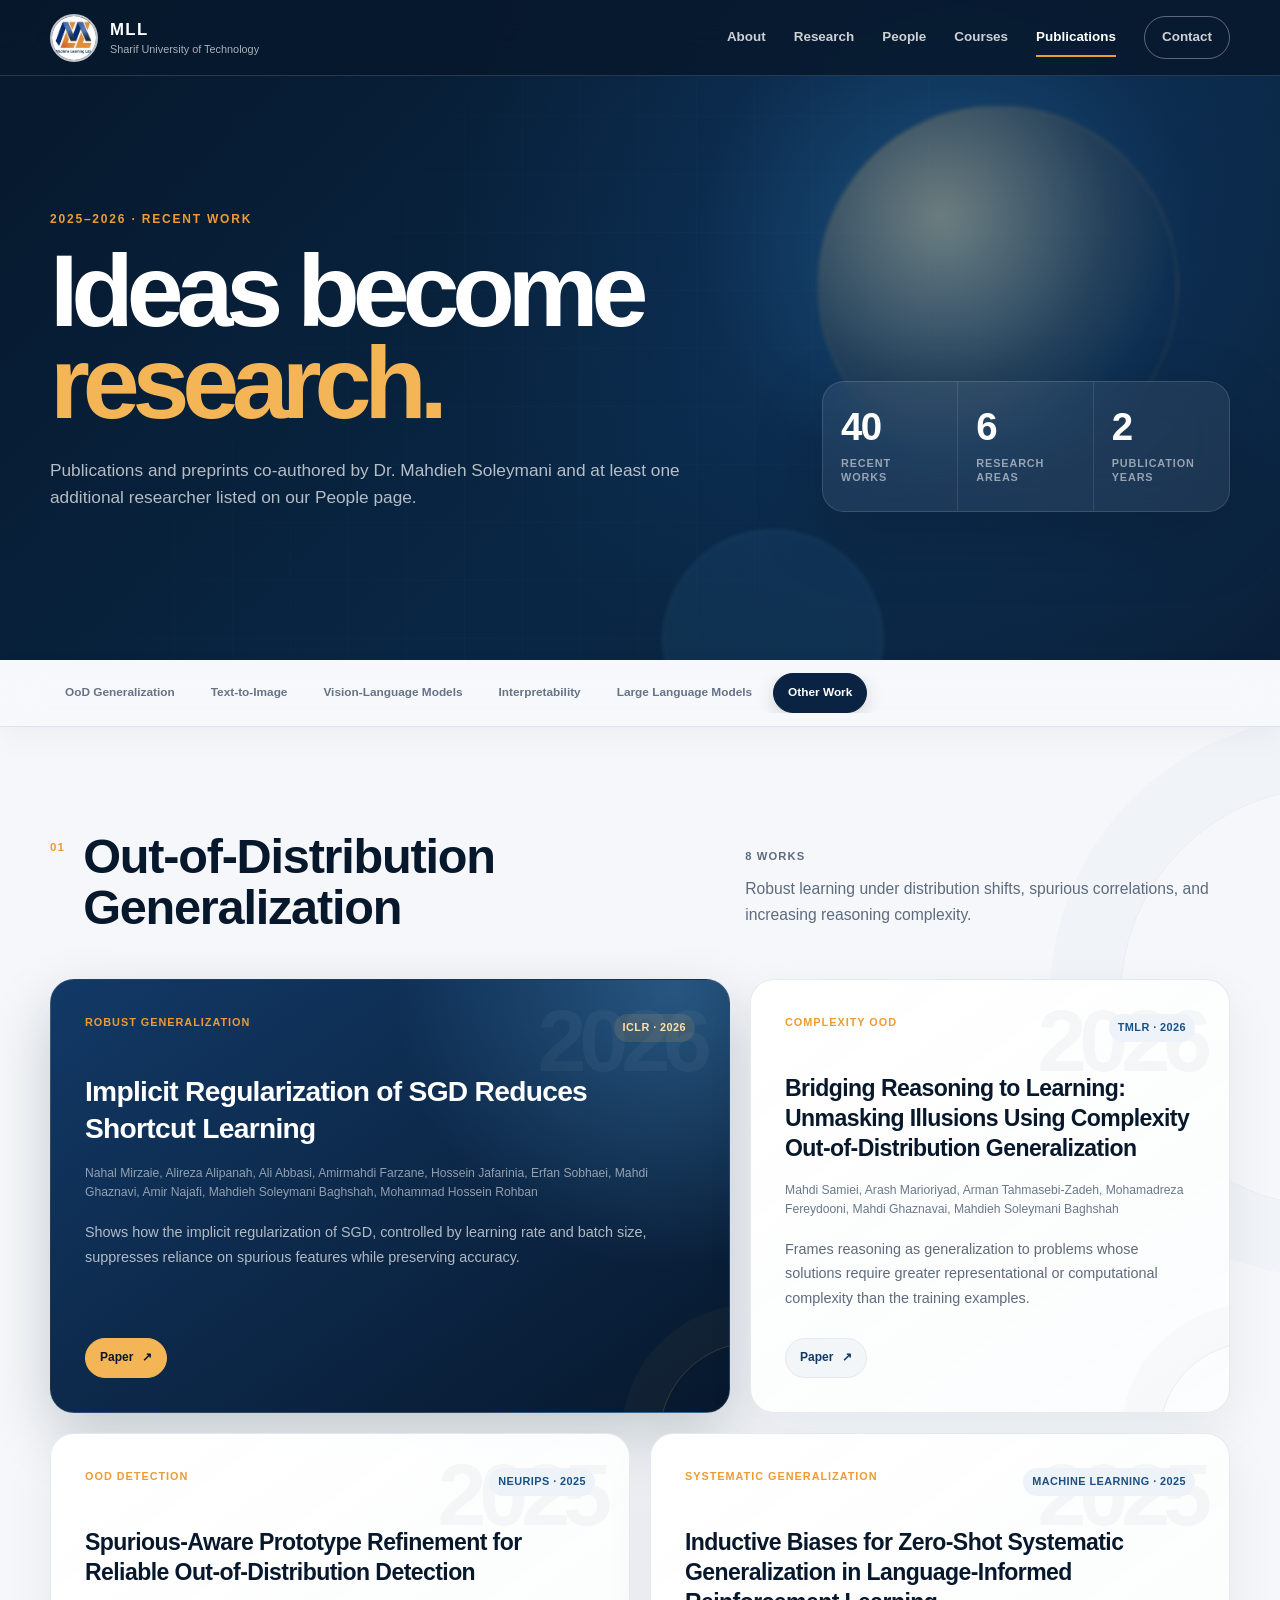
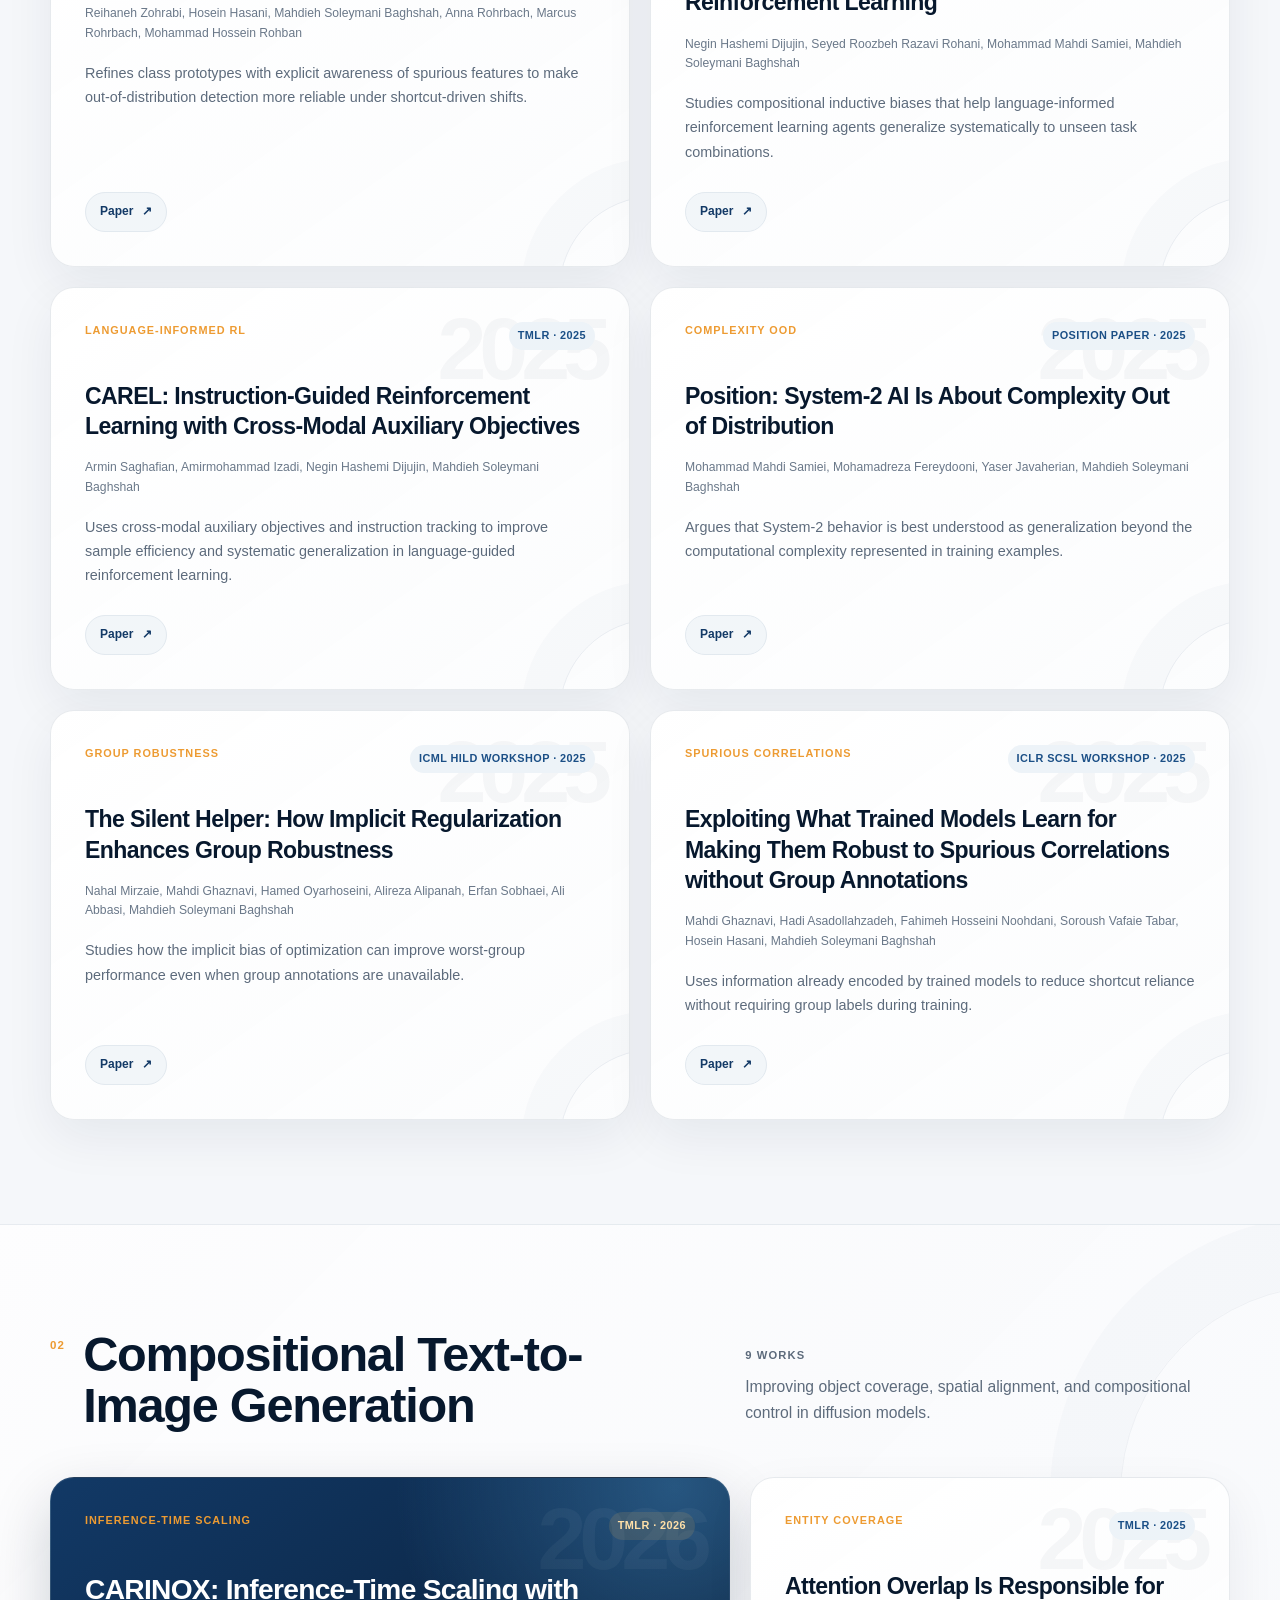
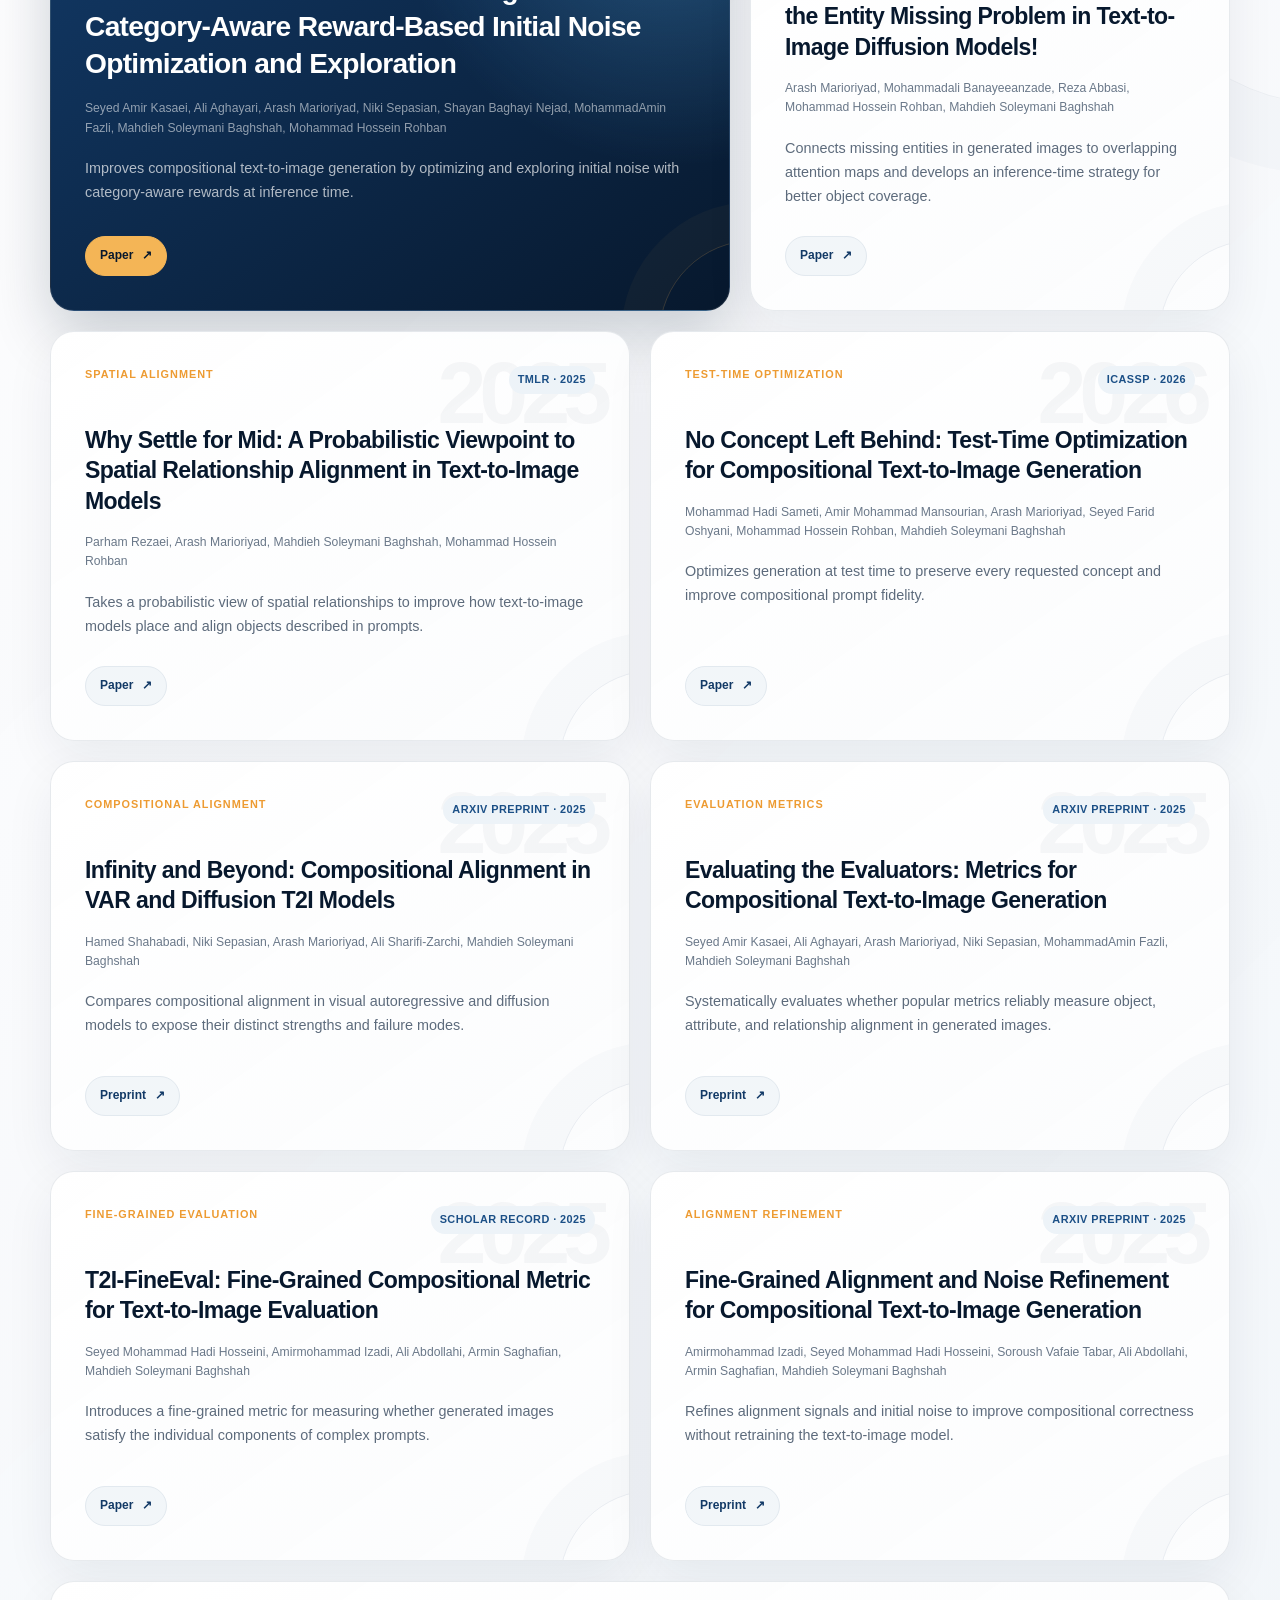
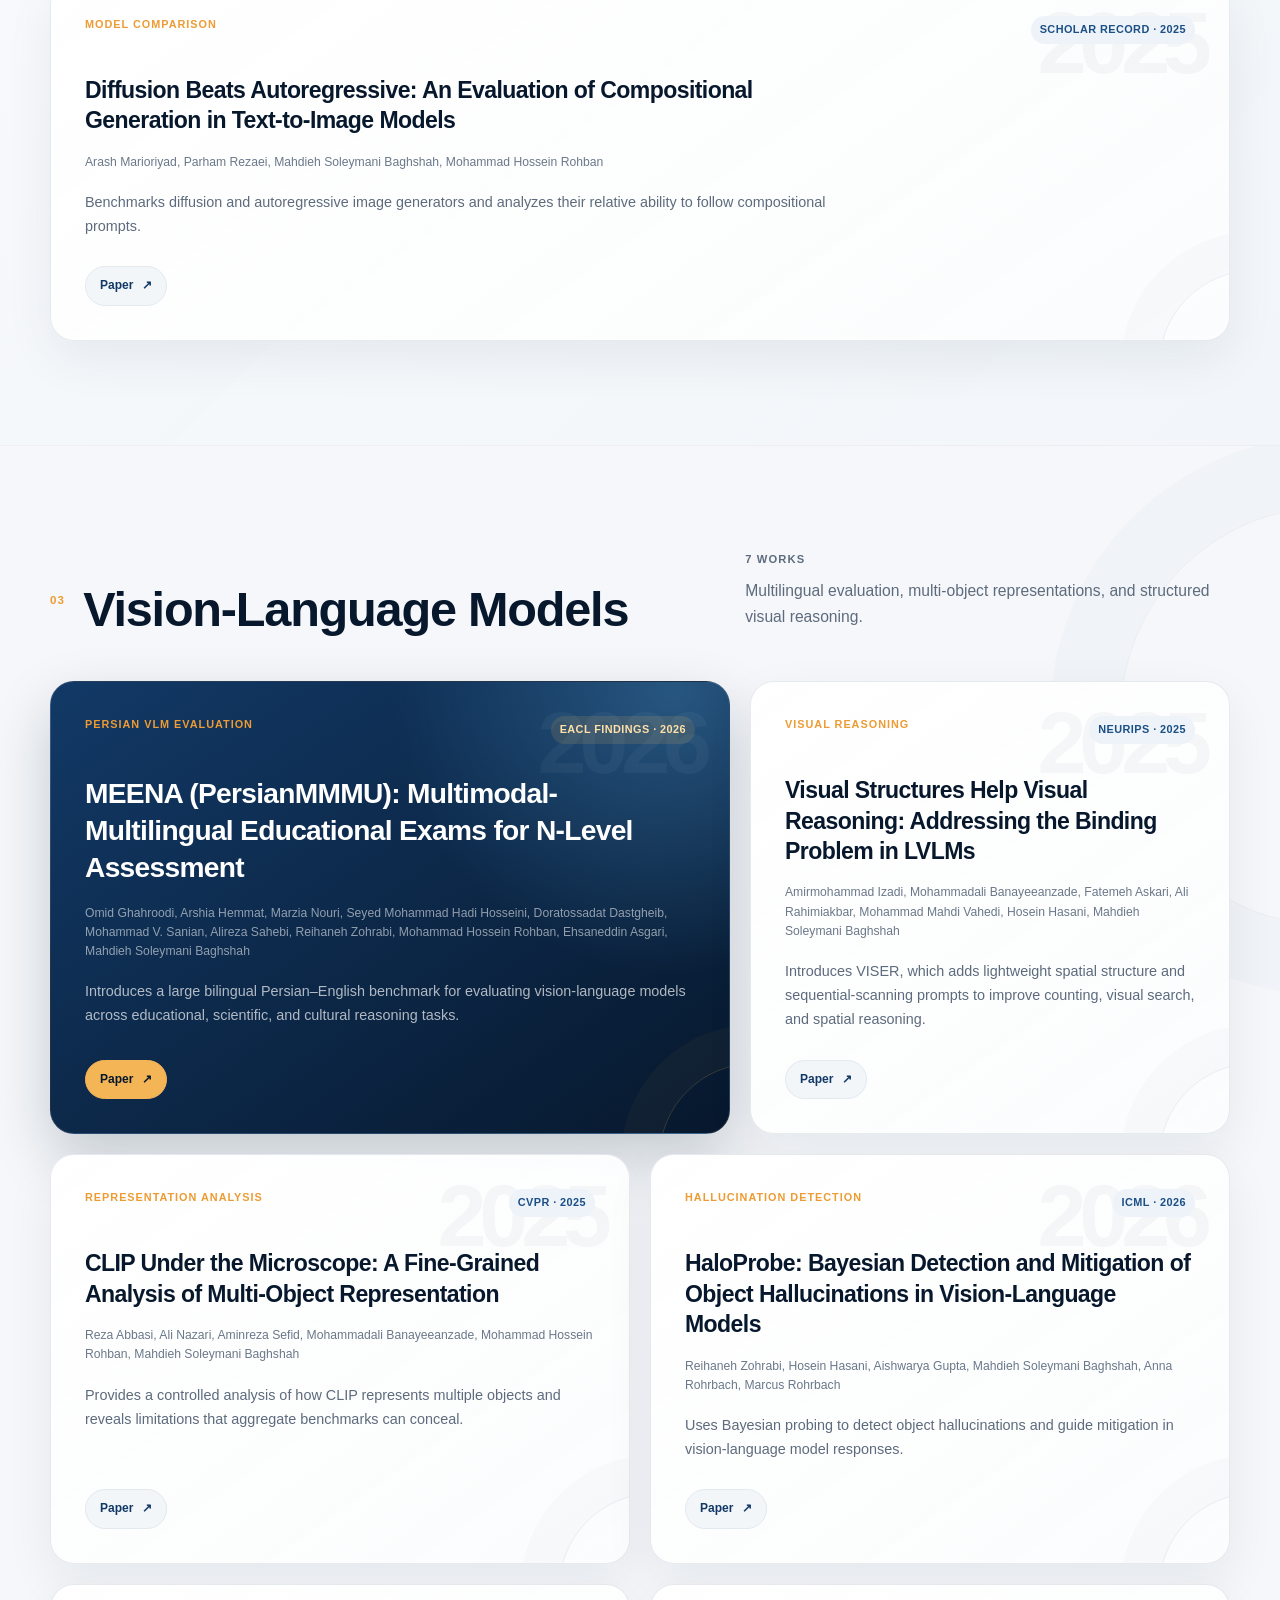
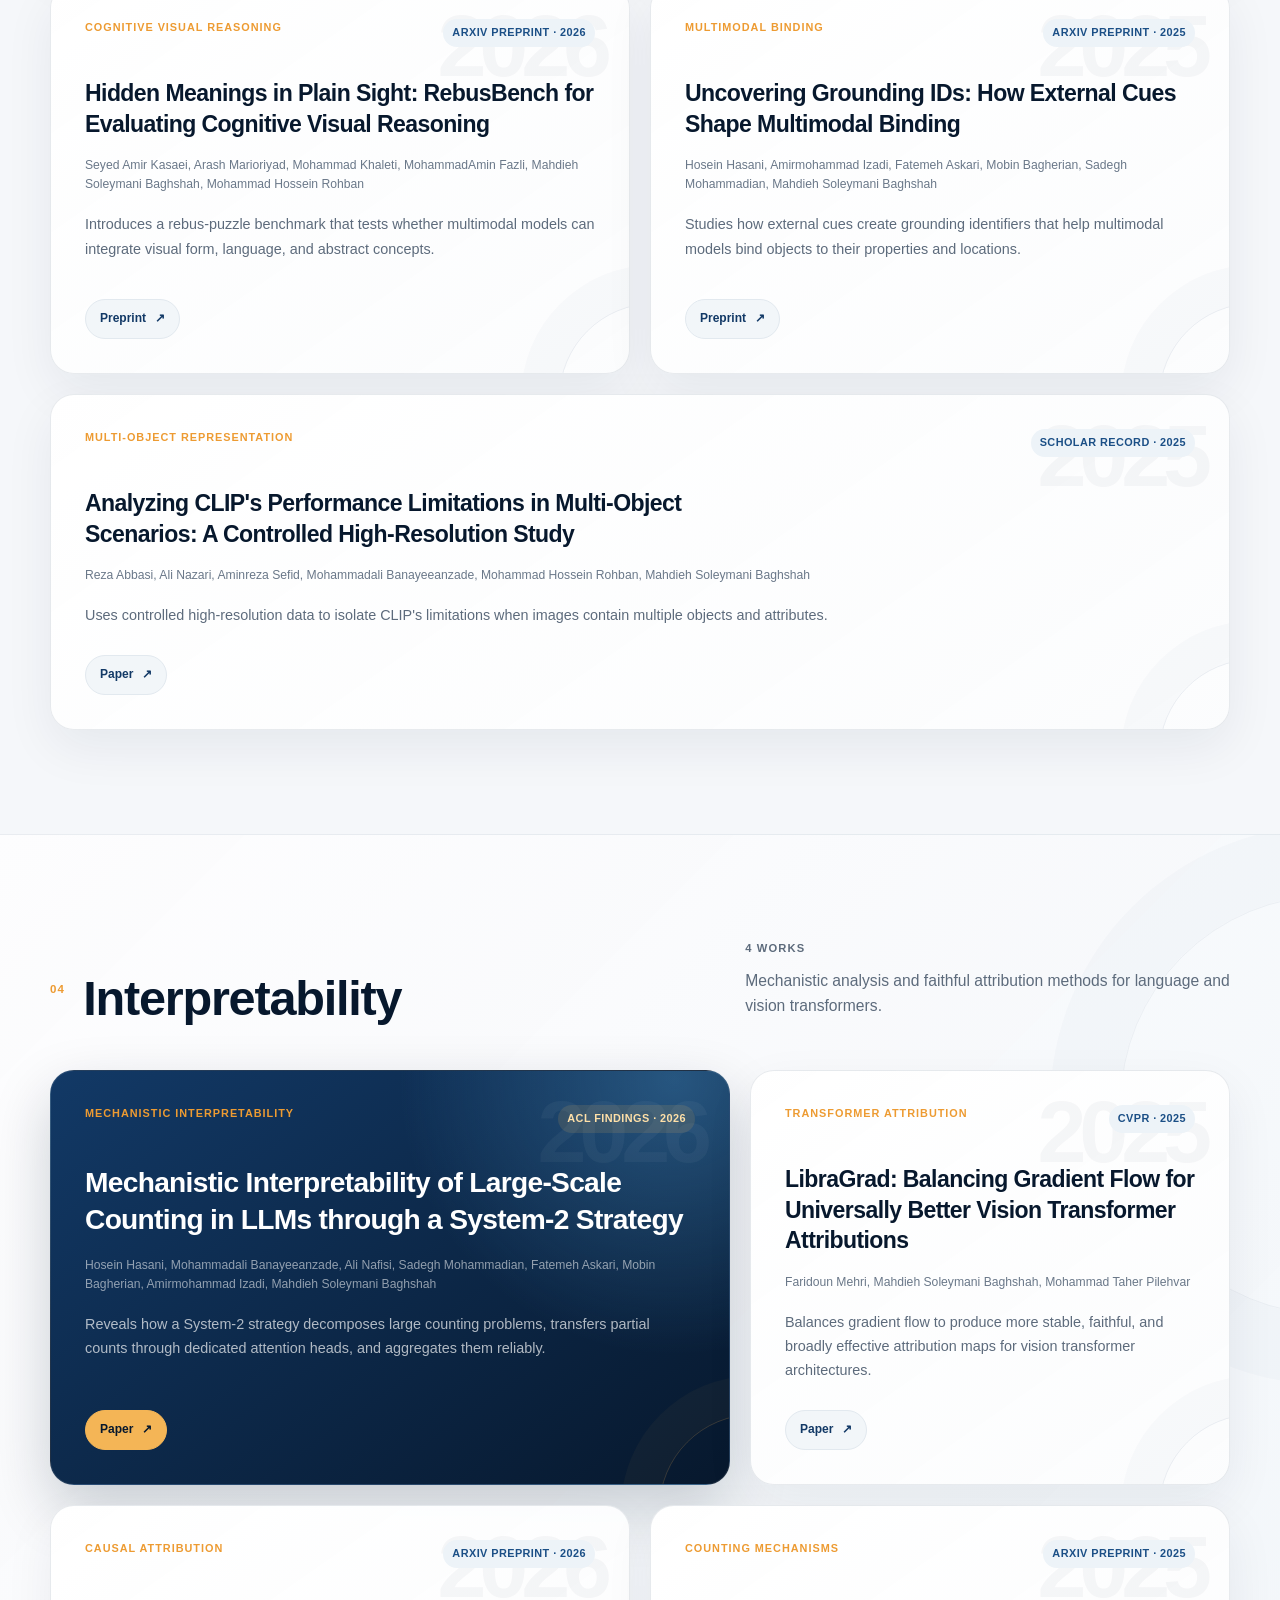
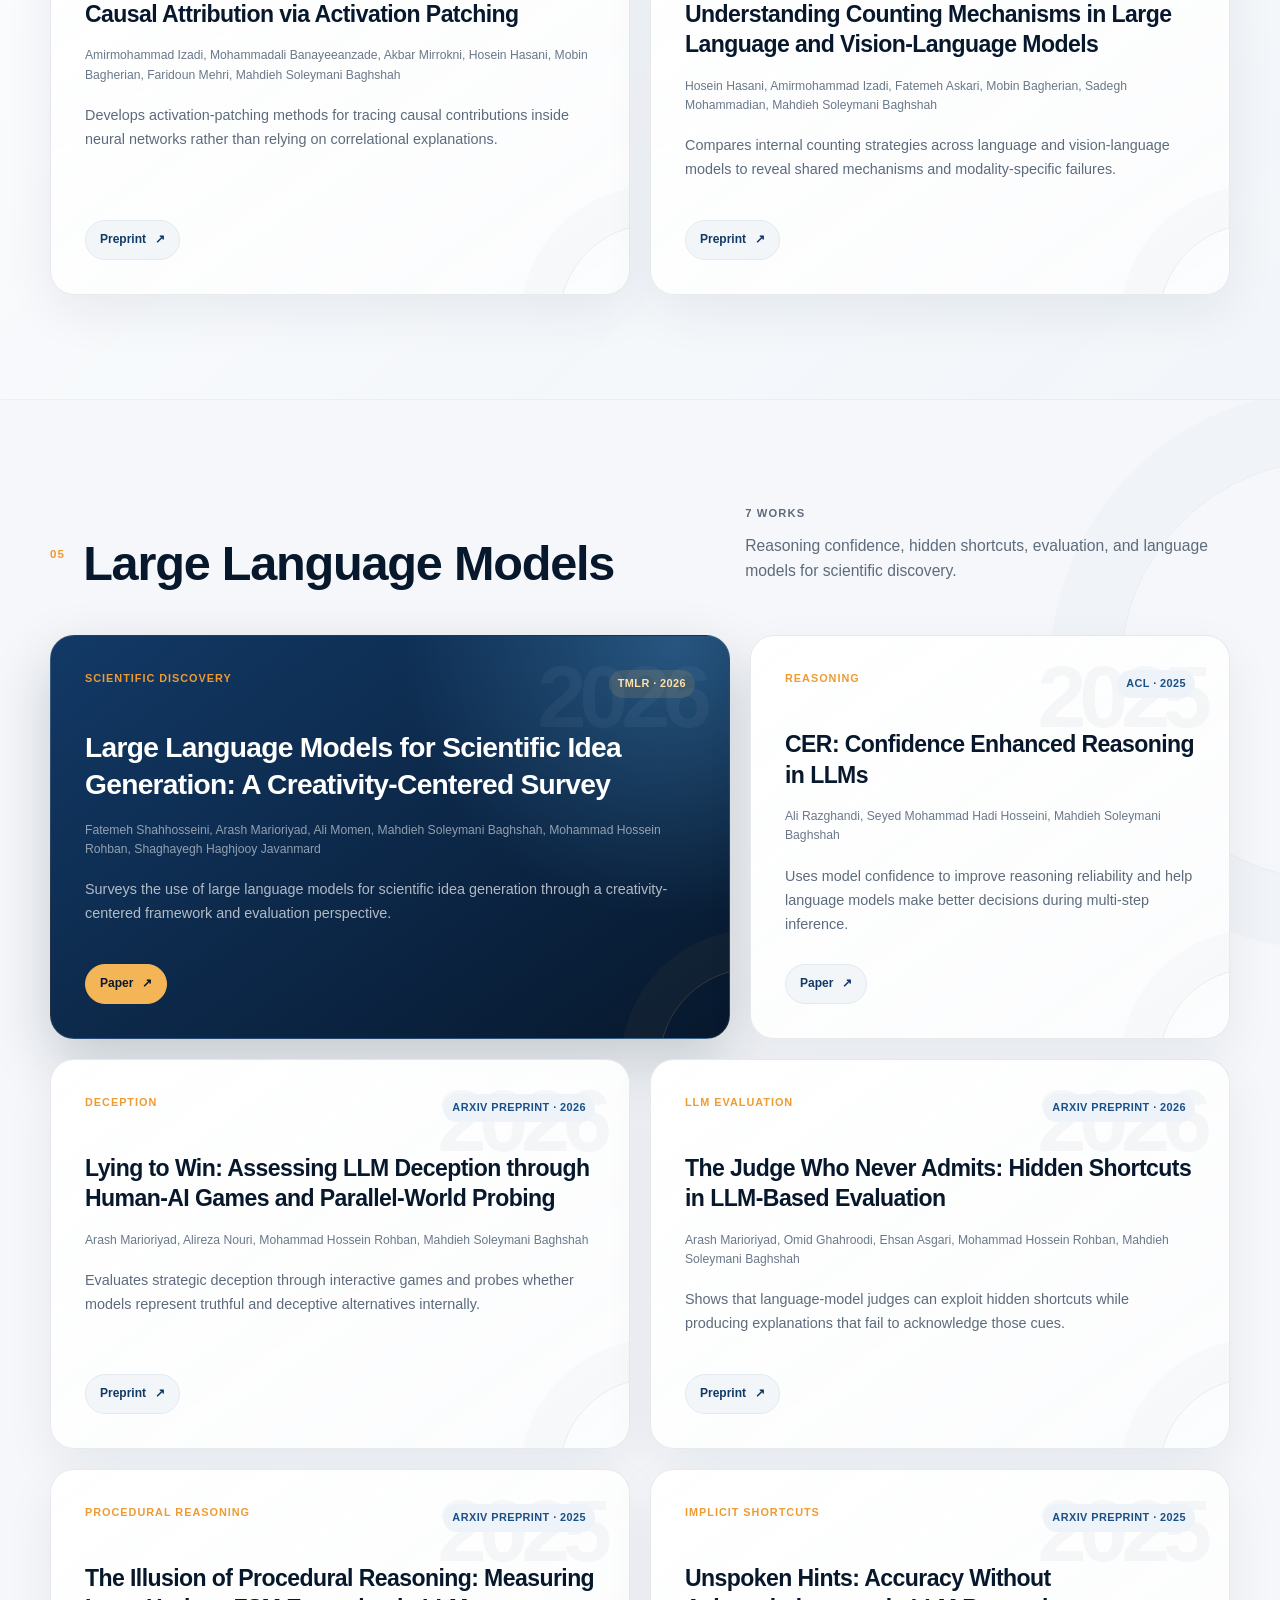
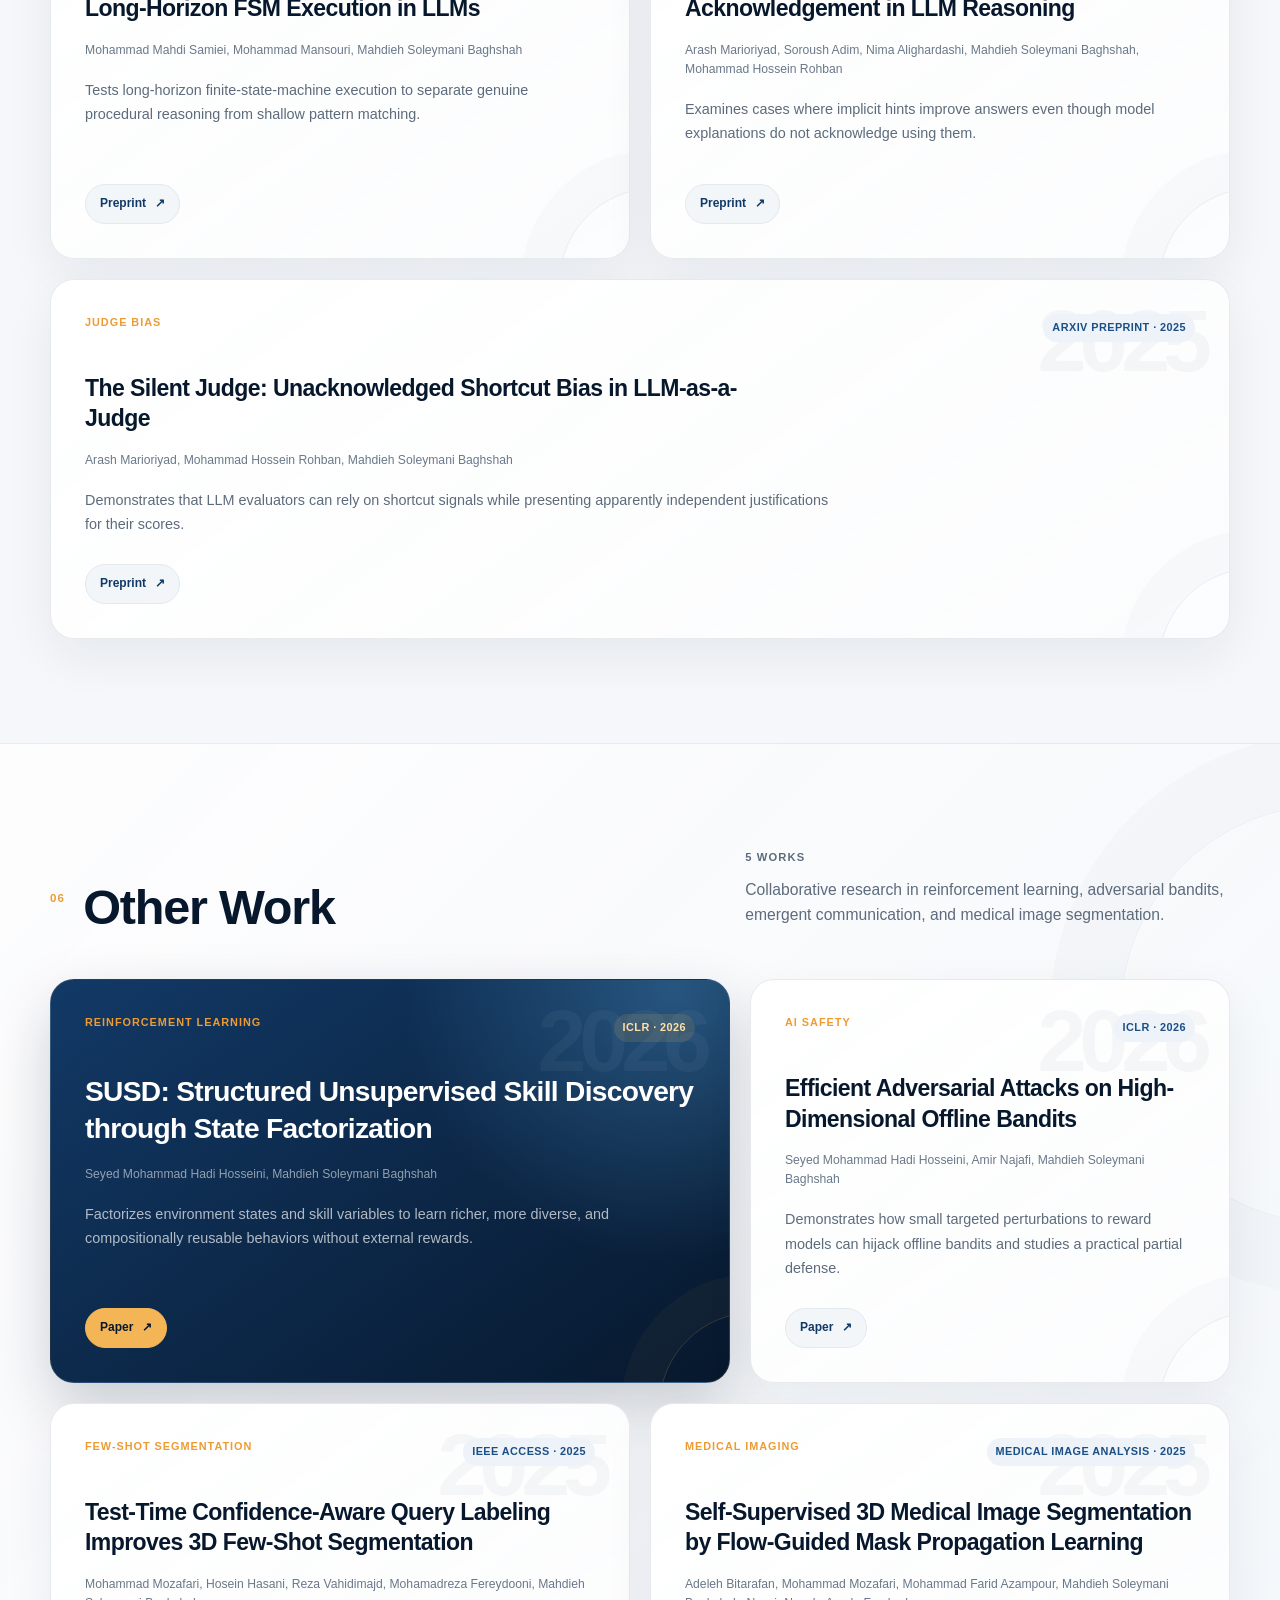
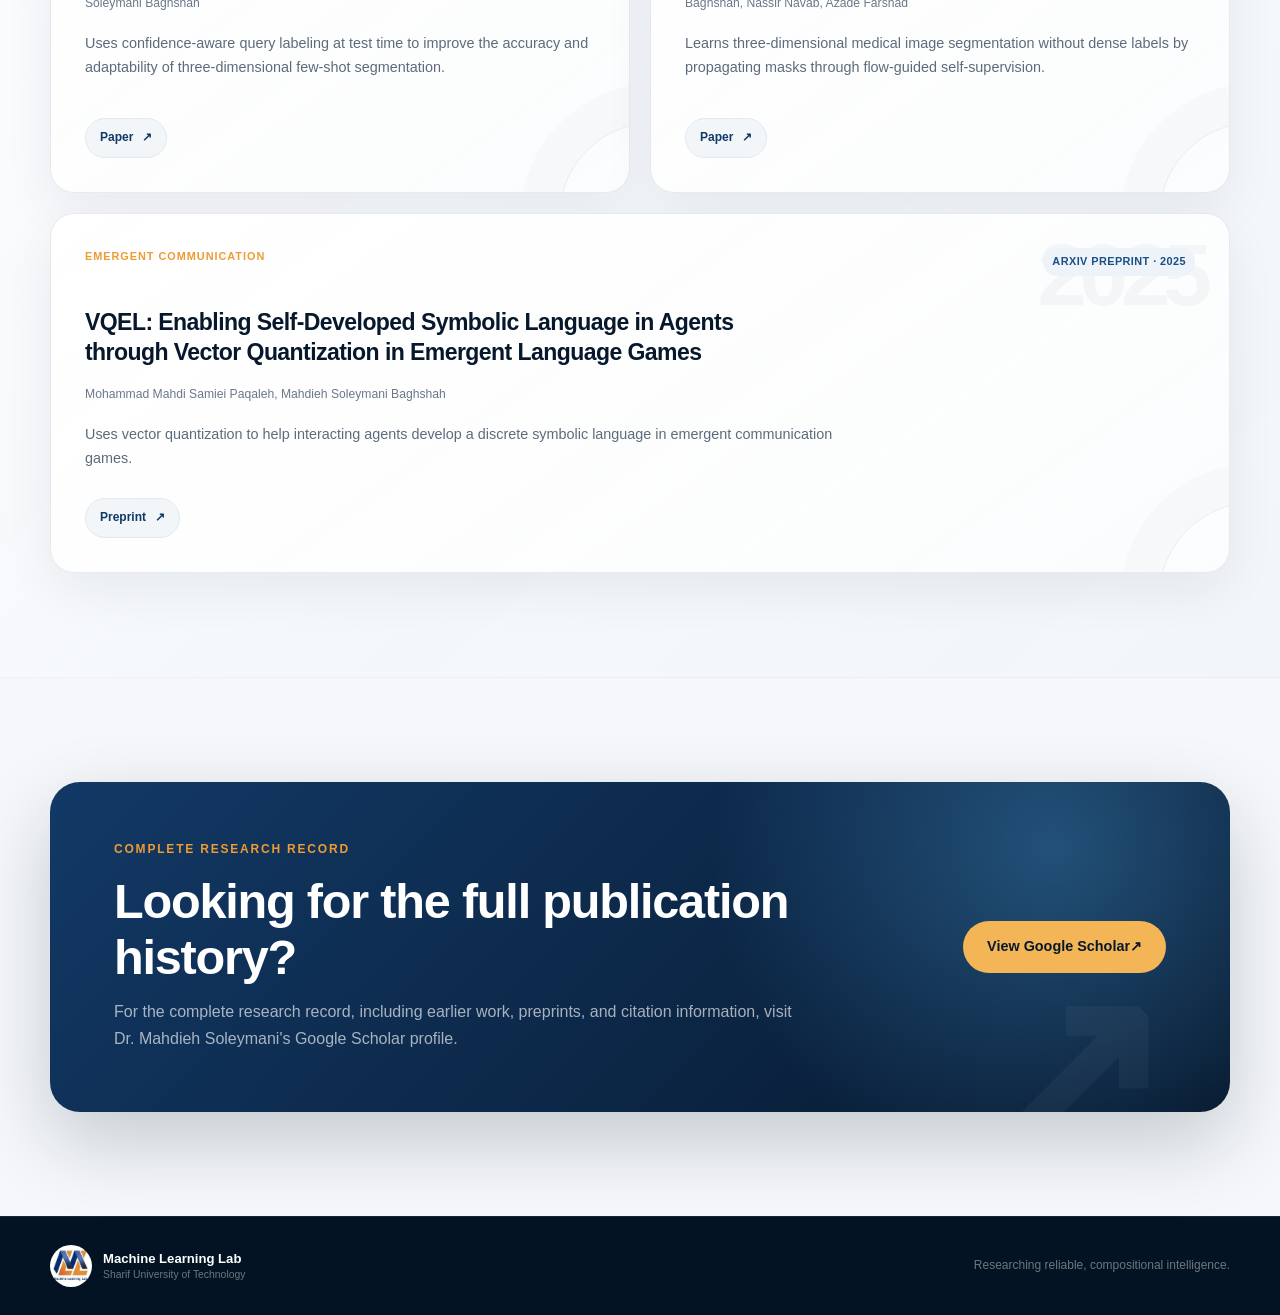
==== publications.html @ 379a4b9a "Update publications page and links; enhance sitemap and cache-busting for CSS/JS" ====
<!DOCTYPE html>
<html lang="en">
<head>
    <meta charset="utf-8">
    <meta name="viewport" content="width=device-width, initial-scale=1, shrink-to-fit=no">
    <meta name="description" content="Publications and preprints from 2025–2026 co-authored by members of the Machine Learning Lab at Sharif University of Technology, organized by research area.">
    <meta name="author" content="Machine Learning Lab, Sharif University of Technology">
    <meta name="robots" content="index, follow">
    <link rel="canonical" href="https://sharif-ml-lab.github.io/publications.html">
    <link rel="icon" href="assets/imgs/mll_logo.jpg" type="image/jpeg">
    <meta property="og:type" content="website">
    <meta property="og:site_name" content="Machine Learning Lab | Sharif University of Technology">
    <meta property="og:title" content="Publications | Sharif Machine Learning Lab">
    <meta property="og:description" content="Publications and preprints from 2025–2026, organized by the lab's research areas.">
    <meta property="og:url" content="https://sharif-ml-lab.github.io/publications.html">
    <meta property="og:image" content="https://sharif-ml-lab.github.io/assets/imgs/mll_logo.jpg">
    <meta name="twitter:card" content="summary">
    <meta name="twitter:title" content="Publications | Sharif Machine Learning Lab">
    <meta name="twitter:description" content="Publications and preprints from the Machine Learning Lab at Sharif University of Technology.">
    <title>Publications | Sharif Machine Learning Lab</title>
    <script>document.documentElement.classList.add('js');</script>
    <link rel="stylesheet" href="assets/css/site.css?v=20260802-3">
</head>
<body class="inner-page">
<a class="skip-link" href="#main-content">Skip to main content</a>

<nav class="site-nav scrolled" aria-label="Main navigation">
    <div class="container nav-shell">
        <a class="nav-brand" href="index.html" aria-label="Machine Learning Lab home">
            <img src="assets/imgs/mll_logo.jpg" alt="" width="52" height="52">
            <span><strong>MLL</strong><small>Sharif University of Technology</small></span>
        </a>
        <button class="nav-toggle" type="button" aria-expanded="false" aria-controls="site-menu">
            <span class="sr-only">Open navigation</span><span></span><span></span><span></span>
        </button>
        <div class="nav-menu" id="site-menu">
            <a href="index.html#about" class="nav-link">About</a>
            <a href="index.html#projects" class="nav-link">Research</a>
            <a href="index.html#people" class="nav-link">People</a>
            <a href="index.html#courses" class="nav-link">Courses</a>
            <a href="publications.html" class="nav-link active" aria-current="page">Publications</a>
            <a href="index.html#contact" class="nav-link nav-contact">Contact</a>
        </div>
    </div>
</nav>

<main id="main-content">
    <header class="page-hero">
        <div class="page-hero-grid" aria-hidden="true"></div>
        <div class="page-hero-orb page-hero-orb-one" aria-hidden="true"></div>
        <div class="page-hero-orb page-hero-orb-two" aria-hidden="true"></div>
        <div class="container publication-hero-layout">
            <div class="publication-hero-copy">
                <p class="eyebrow">2025–2026 · Recent work</p>
                <h1>Ideas become <span>research.</span></h1>
                <p class="hero-lead">Publications and preprints co-authored by Dr. Mahdieh Soleymani and at least one additional researcher listed on our People page.</p>
            </div>
            <dl class="publication-stats" aria-label="Publication overview">
                <div><dt>40</dt><dd>Recent works</dd></div>
                <div><dt>6</dt><dd>Research areas</dd></div>
                <div><dt>2</dt><dd>Publication years</dd></div>
            </dl>
        </div>
    </header>

    <nav class="topic-index" aria-label="Publication topics">
        <div class="container">
            <a href="#ood-generalization">OoD Generalization</a>
            <a href="#text-to-image">Text-to-Image</a>
            <a href="#vision-language">Vision-Language Models</a>
            <a href="#interpretability">Interpretability</a>
            <a href="#large-language-models">Large Language Models</a>
            <a href="#other-work">Other Work</a>
        </div>
    </nav>

    <div class="publications-list">
        <section class="publication-category" id="ood-generalization">
            <div class="container">
                <div class="category-heading"><div><span class="category-number" aria-hidden="true">01</span><h2>Out-of-Distribution Generalization</h2></div><p><span class="category-count">8 works</span>Robust learning under distribution shifts, spurious correlations, and increasing reasoning complexity.</p></div>
                <div class="paper-list">
                    <article class="paper-card"><div class="paper-meta"><span>Robust generalization</span><span>ICLR · 2026</span></div><h3><a href="https://iclr.cc/virtual/2026/poster/10010861">Implicit Regularization of SGD Reduces Shortcut Learning</a></h3><p class="paper-authors">Nahal Mirzaie, Alireza Alipanah, Ali Abbasi, Amirmahdi Farzane, Hossein Jafarinia, Erfan Sobhaei, Mahdi Ghaznavi, Amir Najafi, Mahdieh Soleymani Baghshah, Mohammad Hossein Rohban</p><p class="paper-summary">Shows how the implicit regularization of SGD, controlled by learning rate and batch size, suppresses reliance on spurious features while preserving accuracy.</p><a class="paper-link" href="https://iclr.cc/virtual/2026/poster/10010861" aria-label="View Implicit Regularization of SGD Reduces Shortcut Learning">Paper <span aria-hidden="true">↗</span></a></article>
                    <article class="paper-card"><div class="paper-meta"><span>Complexity OoD</span><span>TMLR · 2026</span></div><h3><a href="https://openreview.net/forum?id=07fh13gWs0">Bridging Reasoning to Learning: Unmasking Illusions Using Complexity Out-of-Distribution Generalization</a></h3><p class="paper-authors">Mahdi Samiei, Arash Marioriyad, Arman Tahmasebi-Zadeh, Mohamadreza Fereydooni, Mahdi Ghaznavai, Mahdieh Soleymani Baghshah</p><p class="paper-summary">Frames reasoning as generalization to problems whose solutions require greater representational or computational complexity than the training examples.</p><a class="paper-link" href="https://openreview.net/forum?id=07fh13gWs0" aria-label="View Bridging Reasoning to Learning">Paper <span aria-hidden="true">↗</span></a></article>
                    <article class="paper-card"><div class="paper-meta"><span>OoD detection</span><span>NeurIPS · 2025</span></div><h3><a href="https://papers.nips.cc/paper_files/paper/2025/hash/3f083ee5ed98031c3a0e19ea6a69b972-Abstract-Conference.html">Spurious-Aware Prototype Refinement for Reliable Out-of-Distribution Detection</a></h3><p class="paper-authors">Reihaneh Zohrabi, Hosein Hasani, Mahdieh Soleymani Baghshah, Anna Rohrbach, Marcus Rohrbach, Mohammad Hossein Rohban</p><p class="paper-summary">Refines class prototypes with explicit awareness of spurious features to make out-of-distribution detection more reliable under shortcut-driven shifts.</p><a class="paper-link" href="https://papers.nips.cc/paper_files/paper/2025/hash/3f083ee5ed98031c3a0e19ea6a69b972-Abstract-Conference.html" aria-label="View Spurious-Aware Prototype Refinement">Paper <span aria-hidden="true">↗</span></a></article>
                    <article class="paper-card"><div class="paper-meta"><span>Systematic generalization</span><span>Machine Learning · 2025</span></div><h3><a href="https://doi.org/10.1007/s10994-025-06764-7">Inductive Biases for Zero-Shot Systematic Generalization in Language-Informed Reinforcement Learning</a></h3><p class="paper-authors">Negin Hashemi Dijujin, Seyed Roozbeh Razavi Rohani, Mohammad Mahdi Samiei, Mahdieh Soleymani Baghshah</p><p class="paper-summary">Studies compositional inductive biases that help language-informed reinforcement learning agents generalize systematically to unseen task combinations.</p><a class="paper-link" href="https://doi.org/10.1007/s10994-025-06764-7" aria-label="View Inductive Biases for Zero-Shot Systematic Generalization">Paper <span aria-hidden="true">↗</span></a></article>
                    <article class="paper-card"><div class="paper-meta"><span>Language-informed RL</span><span>TMLR · 2025</span></div><h3><a href="https://openreview.net/forum?id=zJUEYr5X1X">CAREL: Instruction-Guided Reinforcement Learning with Cross-Modal Auxiliary Objectives</a></h3><p class="paper-authors">Armin Saghafian, Amirmohammad Izadi, Negin Hashemi Dijujin, Mahdieh Soleymani Baghshah</p><p class="paper-summary">Uses cross-modal auxiliary objectives and instruction tracking to improve sample efficiency and systematic generalization in language-guided reinforcement learning.</p><a class="paper-link" href="https://openreview.net/forum?id=zJUEYr5X1X" aria-label="View CAREL">Paper <span aria-hidden="true">↗</span></a></article>
                    <article class="paper-card"><div class="paper-meta"><span>Complexity OoD</span><span>Position paper · 2025</span></div><h3><a href="https://openreview.net/forum?id=Njaljr4V8L">Position: System-2 AI Is About Complexity Out of Distribution</a></h3><p class="paper-authors">Mohammad Mahdi Samiei, Mohamadreza Fereydooni, Yaser Javaherian, Mahdieh Soleymani Baghshah</p><p class="paper-summary">Argues that System-2 behavior is best understood as generalization beyond the computational complexity represented in training examples.</p><a class="paper-link" href="https://openreview.net/forum?id=Njaljr4V8L" aria-label="View Position System-2 AI Is About Complexity Out of Distribution">Paper <span aria-hidden="true">↗</span></a></article>
                    <article class="paper-card"><div class="paper-meta"><span>Group robustness</span><span>ICML HiLD Workshop · 2025</span></div><h3><a href="https://icml.cc/virtual/2025/47671">The Silent Helper: How Implicit Regularization Enhances Group Robustness</a></h3><p class="paper-authors">Nahal Mirzaie, Mahdi Ghaznavi, Hamed Oyarhoseini, Alireza Alipanah, Erfan Sobhaei, Ali Abbasi, Mahdieh Soleymani Baghshah</p><p class="paper-summary">Studies how the implicit bias of optimization can improve worst-group performance even when group annotations are unavailable.</p><a class="paper-link" href="https://icml.cc/virtual/2025/47671" aria-label="View The Silent Helper">Paper <span aria-hidden="true">↗</span></a></article>
                    <article class="paper-card"><div class="paper-meta"><span>Spurious correlations</span><span>ICLR SCSL Workshop · 2025</span></div><h3><a href="https://iclr.cc/virtual/2025/35105">Exploiting What Trained Models Learn for Making Them Robust to Spurious Correlations without Group Annotations</a></h3><p class="paper-authors">Mahdi Ghaznavi, Hadi Asadollahzadeh, Fahimeh Hosseini Noohdani, Soroush Vafaie Tabar, Hosein Hasani, Mahdieh Soleymani Baghshah</p><p class="paper-summary">Uses information already encoded by trained models to reduce shortcut reliance without requiring group labels during training.</p><a class="paper-link" href="https://iclr.cc/virtual/2025/35105" aria-label="View Exploiting What Trained Models Learn">Paper <span aria-hidden="true">↗</span></a></article>
                </div>
            </div>
        </section>

        <section class="publication-category" id="text-to-image">
            <div class="container">
                <div class="category-heading"><div><span class="category-number" aria-hidden="true">02</span><h2>Compositional Text-to-Image Generation</h2></div><p><span class="category-count">9 works</span>Improving object coverage, spatial alignment, and compositional control in diffusion models.</p></div>
                <div class="paper-list">
                    <article class="paper-card"><div class="paper-meta"><span>Inference-time scaling</span><span>TMLR · 2026</span></div><h3><a href="https://openreview.net/forum?id=XB1cwXHV0c">CARINOX: Inference-Time Scaling with Category-Aware Reward-Based Initial Noise Optimization and Exploration</a></h3><p class="paper-authors">Seyed Amir Kasaei, Ali Aghayari, Arash Marioriyad, Niki Sepasian, Shayan Baghayi Nejad, MohammadAmin Fazli, Mahdieh Soleymani Baghshah, Mohammad Hossein Rohban</p><p class="paper-summary">Improves compositional text-to-image generation by optimizing and exploring initial noise with category-aware rewards at inference time.</p><a class="paper-link" href="https://openreview.net/forum?id=XB1cwXHV0c" aria-label="View CARINOX">Paper <span aria-hidden="true">↗</span></a></article>
                    <article class="paper-card"><div class="paper-meta"><span>Entity coverage</span><span>TMLR · 2025</span></div><h3><a href="https://openreview.net/forum?id=Xv3ZrFayIO">Attention Overlap Is Responsible for the Entity Missing Problem in Text-to-Image Diffusion Models!</a></h3><p class="paper-authors">Arash Marioriyad, Mohammadali Banayeeanzade, Reza Abbasi, Mohammad Hossein Rohban, Mahdieh Soleymani Baghshah</p><p class="paper-summary">Connects missing entities in generated images to overlapping attention maps and develops an inference-time strategy for better object coverage.</p><a class="paper-link" href="https://openreview.net/forum?id=Xv3ZrFayIO" aria-label="View Attention Overlap Is Responsible for the Entity Missing Problem">Paper <span aria-hidden="true">↗</span></a></article>
                    <article class="paper-card"><div class="paper-meta"><span>Spatial alignment</span><span>TMLR · 2025</span></div><h3><a href="https://openreview.net/forum?id=mFlanJKVFD">Why Settle for Mid: A Probabilistic Viewpoint to Spatial Relationship Alignment in Text-to-Image Models</a></h3><p class="paper-authors">Parham Rezaei, Arash Marioriyad, Mahdieh Soleymani Baghshah, Mohammad Hossein Rohban</p><p class="paper-summary">Takes a probabilistic view of spatial relationships to improve how text-to-image models place and align objects described in prompts.</p><a class="paper-link" href="https://openreview.net/forum?id=mFlanJKVFD" aria-label="View Why Settle for Mid">Paper <span aria-hidden="true">↗</span></a></article>
                    <article class="paper-card"><div class="paper-meta"><span>Test-time optimization</span><span>ICASSP · 2026</span></div><h3><a href="https://doi.org/10.1109/ICASSP55912.2026.11464670">No Concept Left Behind: Test-Time Optimization for Compositional Text-to-Image Generation</a></h3><p class="paper-authors">Mohammad Hadi Sameti, Amir Mohammad Mansourian, Arash Marioriyad, Seyed Farid Oshyani, Mohammad Hossein Rohban, Mahdieh Soleymani Baghshah</p><p class="paper-summary">Optimizes generation at test time to preserve every requested concept and improve compositional prompt fidelity.</p><a class="paper-link" href="https://doi.org/10.1109/ICASSP55912.2026.11464670" aria-label="View No Concept Left Behind">Paper <span aria-hidden="true">↗</span></a></article>
                    <article class="paper-card"><div class="paper-meta"><span>Compositional alignment</span><span>arXiv preprint · 2025</span></div><h3><a href="https://arxiv.org/abs/2512.11542">Infinity and Beyond: Compositional Alignment in VAR and Diffusion T2I Models</a></h3><p class="paper-authors">Hamed Shahabadi, Niki Sepasian, Arash Marioriyad, Ali Sharifi-Zarchi, Mahdieh Soleymani Baghshah</p><p class="paper-summary">Compares compositional alignment in visual autoregressive and diffusion models to expose their distinct strengths and failure modes.</p><a class="paper-link" href="https://arxiv.org/abs/2512.11542" aria-label="View Infinity and Beyond">Preprint <span aria-hidden="true">↗</span></a></article>
                    <article class="paper-card"><div class="paper-meta"><span>Evaluation metrics</span><span>arXiv preprint · 2025</span></div><h3><a href="https://arxiv.org/abs/2509.21227">Evaluating the Evaluators: Metrics for Compositional Text-to-Image Generation</a></h3><p class="paper-authors">Seyed Amir Kasaei, Ali Aghayari, Arash Marioriyad, Niki Sepasian, MohammadAmin Fazli, Mahdieh Soleymani Baghshah</p><p class="paper-summary">Systematically evaluates whether popular metrics reliably measure object, attribute, and relationship alignment in generated images.</p><a class="paper-link" href="https://arxiv.org/abs/2509.21227" aria-label="View Evaluating the Evaluators">Preprint <span aria-hidden="true">↗</span></a></article>
                    <article class="paper-card"><div class="paper-meta"><span>Fine-grained evaluation</span><span>Scholar record · 2025</span></div><h3><a href="https://arxiv.org/abs/2503.11481">T2I-FineEval: Fine-Grained Compositional Metric for Text-to-Image Evaluation</a></h3><p class="paper-authors">Seyed Mohammad Hadi Hosseini, Amirmohammad Izadi, Ali Abdollahi, Armin Saghafian, Mahdieh Soleymani Baghshah</p><p class="paper-summary">Introduces a fine-grained metric for measuring whether generated images satisfy the individual components of complex prompts.</p><a class="paper-link" href="https://arxiv.org/abs/2503.11481" aria-label="View T2I-FineEval">Paper <span aria-hidden="true">↗</span></a></article>
                    <article class="paper-card"><div class="paper-meta"><span>Alignment refinement</span><span>arXiv preprint · 2025</span></div><h3><a href="https://arxiv.org/abs/2503.06506">Fine-Grained Alignment and Noise Refinement for Compositional Text-to-Image Generation</a></h3><p class="paper-authors">Amirmohammad Izadi, Seyed Mohammad Hadi Hosseini, Soroush Vafaie Tabar, Ali Abdollahi, Armin Saghafian, Mahdieh Soleymani Baghshah</p><p class="paper-summary">Refines alignment signals and initial noise to improve compositional correctness without retraining the text-to-image model.</p><a class="paper-link" href="https://arxiv.org/abs/2503.06506" aria-label="View Fine-Grained Alignment and Noise Refinement">Preprint <span aria-hidden="true">↗</span></a></article>
                    <article class="paper-card"><div class="paper-meta"><span>Model comparison</span><span>Scholar record · 2025</span></div><h3><a href="https://arxiv.org/abs/2410.22775">Diffusion Beats Autoregressive: An Evaluation of Compositional Generation in Text-to-Image Models</a></h3><p class="paper-authors">Arash Marioriyad, Parham Rezaei, Mahdieh Soleymani Baghshah, Mohammad Hossein Rohban</p><p class="paper-summary">Benchmarks diffusion and autoregressive image generators and analyzes their relative ability to follow compositional prompts.</p><a class="paper-link" href="https://arxiv.org/abs/2410.22775" aria-label="View Diffusion Beats Autoregressive">Paper <span aria-hidden="true">↗</span></a></article>
                </div>
            </div>
        </section>

        <section class="publication-category" id="vision-language">
            <div class="container">
                <div class="category-heading"><div><span class="category-number" aria-hidden="true">03</span><h2>Vision-Language Models</h2></div><p><span class="category-count">7 works</span>Multilingual evaluation, multi-object representations, and structured visual reasoning.</p></div>
                <div class="paper-list">
                    <article class="paper-card"><div class="paper-meta"><span>Persian VLM evaluation</span><span>EACL Findings · 2026</span></div><h3><a href="https://aclanthology.org/2026.findings-eacl.340/">MEENA (PersianMMMU): Multimodal-Multilingual Educational Exams for N-Level Assessment</a></h3><p class="paper-authors">Omid Ghahroodi, Arshia Hemmat, Marzia Nouri, Seyed Mohammad Hadi Hosseini, Doratossadat Dastgheib, Mohammad V. Sanian, Alireza Sahebi, Reihaneh Zohrabi, Mohammad Hossein Rohban, Ehsaneddin Asgari, Mahdieh Soleymani Baghshah</p><p class="paper-summary">Introduces a large bilingual Persian–English benchmark for evaluating vision-language models across educational, scientific, and cultural reasoning tasks.</p><a class="paper-link" href="https://aclanthology.org/2026.findings-eacl.340/" aria-label="View MEENA PersianMMMU">Paper <span aria-hidden="true">↗</span></a></article>
                    <article class="paper-card"><div class="paper-meta"><span>Visual reasoning</span><span>NeurIPS · 2025</span></div><h3><a href="https://papers.nips.cc/paper_files/paper/2025/hash/ee8351f13c3015ac249ed5f767096966-Abstract-Conference.html">Visual Structures Help Visual Reasoning: Addressing the Binding Problem in LVLMs</a></h3><p class="paper-authors">Amirmohammad Izadi, Mohammadali Banayeeanzade, Fatemeh Askari, Ali Rahimiakbar, Mohammad Mahdi Vahedi, Hosein Hasani, Mahdieh Soleymani Baghshah</p><p class="paper-summary">Introduces VISER, which adds lightweight spatial structure and sequential-scanning prompts to improve counting, visual search, and spatial reasoning.</p><a class="paper-link" href="https://papers.nips.cc/paper_files/paper/2025/hash/ee8351f13c3015ac249ed5f767096966-Abstract-Conference.html" aria-label="View Visual Structures Help Visual Reasoning">Paper <span aria-hidden="true">↗</span></a></article>
                    <article class="paper-card"><div class="paper-meta"><span>Representation analysis</span><span>CVPR · 2025</span></div><h3><a href="https://openaccess.thecvf.com/content/CVPR2025/html/Abbasi_CLIP_Under_the_Microscope_A_Fine-Grained_Analysis_of_Multi-Object_Representation_CVPR_2025_paper.html">CLIP Under the Microscope: A Fine-Grained Analysis of Multi-Object Representation</a></h3><p class="paper-authors">Reza Abbasi, Ali Nazari, Aminreza Sefid, Mohammadali Banayeeanzade, Mohammad Hossein Rohban, Mahdieh Soleymani Baghshah</p><p class="paper-summary">Provides a controlled analysis of how CLIP represents multiple objects and reveals limitations that aggregate benchmarks can conceal.</p><a class="paper-link" href="https://openaccess.thecvf.com/content/CVPR2025/html/Abbasi_CLIP_Under_the_Microscope_A_Fine-Grained_Analysis_of_Multi-Object_Representation_CVPR_2025_paper.html" aria-label="View CLIP Under the Microscope">Paper <span aria-hidden="true">↗</span></a></article>
                    <article class="paper-card"><div class="paper-meta"><span>Hallucination detection</span><span>ICML · 2026</span></div><h3><a href="https://openreview.net/forum?id=jGRDp7Moik">HaloProbe: Bayesian Detection and Mitigation of Object Hallucinations in Vision-Language Models</a></h3><p class="paper-authors">Reihaneh Zohrabi, Hosein Hasani, Aishwarya Gupta, Mahdieh Soleymani Baghshah, Anna Rohrbach, Marcus Rohrbach</p><p class="paper-summary">Uses Bayesian probing to detect object hallucinations and guide mitigation in vision-language model responses.</p><a class="paper-link" href="https://openreview.net/forum?id=jGRDp7Moik" aria-label="View HaloProbe">Paper <span aria-hidden="true">↗</span></a></article>
                    <article class="paper-card"><div class="paper-meta"><span>Cognitive visual reasoning</span><span>arXiv preprint · 2026</span></div><h3><a href="https://arxiv.org/abs/2604.01764">Hidden Meanings in Plain Sight: RebusBench for Evaluating Cognitive Visual Reasoning</a></h3><p class="paper-authors">Seyed Amir Kasaei, Arash Marioriyad, Mohammad Khaleti, MohammadAmin Fazli, Mahdieh Soleymani Baghshah, Mohammad Hossein Rohban</p><p class="paper-summary">Introduces a rebus-puzzle benchmark that tests whether multimodal models can integrate visual form, language, and abstract concepts.</p><a class="paper-link" href="https://arxiv.org/abs/2604.01764" aria-label="View Hidden Meanings in Plain Sight">Preprint <span aria-hidden="true">↗</span></a></article>
                    <article class="paper-card"><div class="paper-meta"><span>Multimodal binding</span><span>arXiv preprint · 2025</span></div><h3><a href="https://arxiv.org/abs/2509.24072">Uncovering Grounding IDs: How External Cues Shape Multimodal Binding</a></h3><p class="paper-authors">Hosein Hasani, Amirmohammad Izadi, Fatemeh Askari, Mobin Bagherian, Sadegh Mohammadian, Mahdieh Soleymani Baghshah</p><p class="paper-summary">Studies how external cues create grounding identifiers that help multimodal models bind objects to their properties and locations.</p><a class="paper-link" href="https://arxiv.org/abs/2509.24072" aria-label="View Uncovering Grounding IDs">Preprint <span aria-hidden="true">↗</span></a></article>
                    <article class="paper-card"><div class="paper-meta"><span>Multi-object representation</span><span>Scholar record · 2025</span></div><h3><a href="https://arxiv.org/abs/2502.19828">Analyzing CLIP's Performance Limitations in Multi-Object Scenarios: A Controlled High-Resolution Study</a></h3><p class="paper-authors">Reza Abbasi, Ali Nazari, Aminreza Sefid, Mohammadali Banayeeanzade, Mohammad Hossein Rohban, Mahdieh Soleymani Baghshah</p><p class="paper-summary">Uses controlled high-resolution data to isolate CLIP's limitations when images contain multiple objects and attributes.</p><a class="paper-link" href="https://arxiv.org/abs/2502.19828" aria-label="View Analyzing CLIP Performance Limitations">Paper <span aria-hidden="true">↗</span></a></article>
                </div>
            </div>
        </section>

        <section class="publication-category" id="interpretability">
            <div class="container">
                <div class="category-heading"><div><span class="category-number" aria-hidden="true">04</span><h2>Interpretability</h2></div><p><span class="category-count">4 works</span>Mechanistic analysis and faithful attribution methods for language and vision transformers.</p></div>
                <div class="paper-list">
                    <article class="paper-card"><div class="paper-meta"><span>Mechanistic interpretability</span><span>ACL Findings · 2026</span></div><h3><a href="https://aclanthology.org/2026.findings-acl.2031/">Mechanistic Interpretability of Large-Scale Counting in LLMs through a System-2 Strategy</a></h3><p class="paper-authors">Hosein Hasani, Mohammadali Banayeeanzade, Ali Nafisi, Sadegh Mohammadian, Fatemeh Askari, Mobin Bagherian, Amirmohammad Izadi, Mahdieh Soleymani Baghshah</p><p class="paper-summary">Reveals how a System-2 strategy decomposes large counting problems, transfers partial counts through dedicated attention heads, and aggregates them reliably.</p><a class="paper-link" href="https://aclanthology.org/2026.findings-acl.2031/" aria-label="View Mechanistic Interpretability of Large-Scale Counting">Paper <span aria-hidden="true">↗</span></a></article>
                    <article class="paper-card"><div class="paper-meta"><span>Transformer attribution</span><span>CVPR · 2025</span></div><h3><a href="https://openaccess.thecvf.com/content/CVPR2025/html/Mehri_LibraGrad_Balancing_Gradient_Flow_for_Universally_Better_Vision_Transformer_Attributions_CVPR_2025_paper.html">LibraGrad: Balancing Gradient Flow for Universally Better Vision Transformer Attributions</a></h3><p class="paper-authors">Faridoun Mehri, Mahdieh Soleymani Baghshah, Mohammad Taher Pilehvar</p><p class="paper-summary">Balances gradient flow to produce more stable, faithful, and broadly effective attribution maps for vision transformer architectures.</p><a class="paper-link" href="https://openaccess.thecvf.com/content/CVPR2025/html/Mehri_LibraGrad_Balancing_Gradient_Flow_for_Universally_Better_Vision_Transformer_Attributions_CVPR_2025_paper.html" aria-label="View LibraGrad">Paper <span aria-hidden="true">↗</span></a></article>
                    <article class="paper-card"><div class="paper-meta"><span>Causal attribution</span><span>arXiv preprint · 2026</span></div><h3><a href="https://arxiv.org/abs/2603.13652">Causal Attribution via Activation Patching</a></h3><p class="paper-authors">Amirmohammad Izadi, Mohammadali Banayeeanzade, Akbar Mirrokni, Hosein Hasani, Mobin Bagherian, Faridoun Mehri, Mahdieh Soleymani Baghshah</p><p class="paper-summary">Develops activation-patching methods for tracing causal contributions inside neural networks rather than relying on correlational explanations.</p><a class="paper-link" href="https://arxiv.org/abs/2603.13652" aria-label="View Causal Attribution via Activation Patching">Preprint <span aria-hidden="true">↗</span></a></article>
                    <article class="paper-card"><div class="paper-meta"><span>Counting mechanisms</span><span>arXiv preprint · 2025</span></div><h3><a href="https://arxiv.org/abs/2511.17699">Understanding Counting Mechanisms in Large Language and Vision-Language Models</a></h3><p class="paper-authors">Hosein Hasani, Amirmohammad Izadi, Fatemeh Askari, Mobin Bagherian, Sadegh Mohammadian, Mahdieh Soleymani Baghshah</p><p class="paper-summary">Compares internal counting strategies across language and vision-language models to reveal shared mechanisms and modality-specific failures.</p><a class="paper-link" href="https://arxiv.org/abs/2511.17699" aria-label="View Understanding Counting Mechanisms">Preprint <span aria-hidden="true">↗</span></a></article>
                </div>
            </div>
        </section>

        <section class="publication-category" id="large-language-models">
            <div class="container">
                <div class="category-heading"><div><span class="category-number" aria-hidden="true">05</span><h2>Large Language Models</h2></div><p><span class="category-count">7 works</span>Reasoning confidence, hidden shortcuts, evaluation, and language models for scientific discovery.</p></div>
                <div class="paper-list">
                    <article class="paper-card"><div class="paper-meta"><span>Scientific discovery</span><span>TMLR · 2026</span></div><h3><a href="https://openreview.net/forum?id=9lWojZKMjt">Large Language Models for Scientific Idea Generation: A Creativity-Centered Survey</a></h3><p class="paper-authors">Fatemeh Shahhosseini, Arash Marioriyad, Ali Momen, Mahdieh Soleymani Baghshah, Mohammad Hossein Rohban, Shaghayegh Haghjooy Javanmard</p><p class="paper-summary">Surveys the use of large language models for scientific idea generation through a creativity-centered framework and evaluation perspective.</p><a class="paper-link" href="https://openreview.net/forum?id=9lWojZKMjt" aria-label="View Large Language Models for Scientific Idea Generation">Paper <span aria-hidden="true">↗</span></a></article>
                    <article class="paper-card"><div class="paper-meta"><span>Reasoning</span><span>ACL · 2025</span></div><h3><a href="https://aclanthology.org/2025.acl-long.390/">CER: Confidence Enhanced Reasoning in LLMs</a></h3><p class="paper-authors">Ali Razghandi, Seyed Mohammad Hadi Hosseini, Mahdieh Soleymani Baghshah</p><p class="paper-summary">Uses model confidence to improve reasoning reliability and help language models make better decisions during multi-step inference.</p><a class="paper-link" href="https://aclanthology.org/2025.acl-long.390/" aria-label="View CER Confidence Enhanced Reasoning in LLMs">Paper <span aria-hidden="true">↗</span></a></article>
                    <article class="paper-card"><div class="paper-meta"><span>Deception</span><span>arXiv preprint · 2026</span></div><h3><a href="https://arxiv.org/abs/2603.07202">Lying to Win: Assessing LLM Deception through Human-AI Games and Parallel-World Probing</a></h3><p class="paper-authors">Arash Marioriyad, Alireza Nouri, Mohammad Hossein Rohban, Mahdieh Soleymani Baghshah</p><p class="paper-summary">Evaluates strategic deception through interactive games and probes whether models represent truthful and deceptive alternatives internally.</p><a class="paper-link" href="https://arxiv.org/abs/2603.07202" aria-label="View Lying to Win">Preprint <span aria-hidden="true">↗</span></a></article>
                    <article class="paper-card"><div class="paper-meta"><span>LLM evaluation</span><span>arXiv preprint · 2026</span></div><h3><a href="https://arxiv.org/abs/2602.07996">The Judge Who Never Admits: Hidden Shortcuts in LLM-Based Evaluation</a></h3><p class="paper-authors">Arash Marioriyad, Omid Ghahroodi, Ehsan Asgari, Mohammad Hossein Rohban, Mahdieh Soleymani Baghshah</p><p class="paper-summary">Shows that language-model judges can exploit hidden shortcuts while producing explanations that fail to acknowledge those cues.</p><a class="paper-link" href="https://arxiv.org/abs/2602.07996" aria-label="View The Judge Who Never Admits">Preprint <span aria-hidden="true">↗</span></a></article>
                    <article class="paper-card"><div class="paper-meta"><span>Procedural reasoning</span><span>arXiv preprint · 2025</span></div><h3><a href="https://arxiv.org/abs/2511.14777">The Illusion of Procedural Reasoning: Measuring Long-Horizon FSM Execution in LLMs</a></h3><p class="paper-authors">Mohammad Mahdi Samiei, Mohammad Mansouri, Mahdieh Soleymani Baghshah</p><p class="paper-summary">Tests long-horizon finite-state-machine execution to separate genuine procedural reasoning from shallow pattern matching.</p><a class="paper-link" href="https://arxiv.org/abs/2511.14777" aria-label="View The Illusion of Procedural Reasoning">Preprint <span aria-hidden="true">↗</span></a></article>
                    <article class="paper-card"><div class="paper-meta"><span>Implicit shortcuts</span><span>arXiv preprint · 2025</span></div><h3><a href="https://arxiv.org/abs/2509.26041">Unspoken Hints: Accuracy Without Acknowledgement in LLM Reasoning</a></h3><p class="paper-authors">Arash Marioriyad, Soroush Adim, Nima Alighardashi, Mahdieh Soleymani Baghshah, Mohammad Hossein Rohban</p><p class="paper-summary">Examines cases where implicit hints improve answers even though model explanations do not acknowledge using them.</p><a class="paper-link" href="https://arxiv.org/abs/2509.26041" aria-label="View Unspoken Hints">Preprint <span aria-hidden="true">↗</span></a></article>
                    <article class="paper-card"><div class="paper-meta"><span>Judge bias</span><span>arXiv preprint · 2025</span></div><h3><a href="https://arxiv.org/abs/2509.26072">The Silent Judge: Unacknowledged Shortcut Bias in LLM-as-a-Judge</a></h3><p class="paper-authors">Arash Marioriyad, Mohammad Hossein Rohban, Mahdieh Soleymani Baghshah</p><p class="paper-summary">Demonstrates that LLM evaluators can rely on shortcut signals while presenting apparently independent justifications for their scores.</p><a class="paper-link" href="https://arxiv.org/abs/2509.26072" aria-label="View The Silent Judge">Preprint <span aria-hidden="true">↗</span></a></article>
                </div>
            </div>
        </section>

        <section class="publication-category" id="other-work">
            <div class="container">
                <div class="category-heading"><div><span class="category-number" aria-hidden="true">06</span><h2>Other Work</h2></div><p><span class="category-count">5 works</span>Collaborative research in reinforcement learning, adversarial bandits, emergent communication, and medical image segmentation.</p></div>
                <div class="paper-list">
                    <article class="paper-card"><div class="paper-meta"><span>Reinforcement learning</span><span>ICLR · 2026</span></div><h3><a href="https://openreview.net/forum?id=INr5TSooxR">SUSD: Structured Unsupervised Skill Discovery through State Factorization</a></h3><p class="paper-authors">Seyed Mohammad Hadi Hosseini, Mahdieh Soleymani Baghshah</p><p class="paper-summary">Factorizes environment states and skill variables to learn richer, more diverse, and compositionally reusable behaviors without external rewards.</p><a class="paper-link" href="https://openreview.net/forum?id=INr5TSooxR" aria-label="View SUSD Structured Unsupervised Skill Discovery">Paper <span aria-hidden="true">↗</span></a></article>
                    <article class="paper-card"><div class="paper-meta"><span>AI safety</span><span>ICLR · 2026</span></div><h3><a href="https://openreview.net/forum?id=yNVoSoxM0u">Efficient Adversarial Attacks on High-Dimensional Offline Bandits</a></h3><p class="paper-authors">Seyed Mohammad Hadi Hosseini, Amir Najafi, Mahdieh Soleymani Baghshah</p><p class="paper-summary">Demonstrates how small targeted perturbations to reward models can hijack offline bandits and studies a practical partial defense.</p><a class="paper-link" href="https://openreview.net/forum?id=yNVoSoxM0u" aria-label="View Efficient Adversarial Attacks on High-Dimensional Offline Bandits">Paper <span aria-hidden="true">↗</span></a></article>
                    <article class="paper-card"><div class="paper-meta"><span>Few-shot segmentation</span><span>IEEE Access · 2025</span></div><h3><a href="https://doi.org/10.1109/ACCESS.2025.3624818">Test-Time Confidence-Aware Query Labeling Improves 3D Few-Shot Segmentation</a></h3><p class="paper-authors">Mohammad Mozafari, Hosein Hasani, Reza Vahidimajd, Mohamadreza Fereydooni, Mahdieh Soleymani Baghshah</p><p class="paper-summary">Uses confidence-aware query labeling at test time to improve the accuracy and adaptability of three-dimensional few-shot segmentation.</p><a class="paper-link" href="https://doi.org/10.1109/ACCESS.2025.3624818" aria-label="View Test-Time Confidence-Aware Query Labeling">Paper <span aria-hidden="true">↗</span></a></article>
                    <article class="paper-card"><div class="paper-meta"><span>Medical imaging</span><span>Medical Image Analysis · 2025</span></div><h3><a href="https://doi.org/10.1016/j.media.2025.103478">Self-Supervised 3D Medical Image Segmentation by Flow-Guided Mask Propagation Learning</a></h3><p class="paper-authors">Adeleh Bitarafan, Mohammad Mozafari, Mohammad Farid Azampour, Mahdieh Soleymani Baghshah, Nassir Navab, Azade Farshad</p><p class="paper-summary">Learns three-dimensional medical image segmentation without dense labels by propagating masks through flow-guided self-supervision.</p><a class="paper-link" href="https://doi.org/10.1016/j.media.2025.103478" aria-label="View Self-Supervised 3D Medical Image Segmentation">Paper <span aria-hidden="true">↗</span></a></article>
                    <article class="paper-card"><div class="paper-meta"><span>Emergent communication</span><span>arXiv preprint · 2025</span></div><h3><a href="https://arxiv.org/abs/2503.04940">VQEL: Enabling Self-Developed Symbolic Language in Agents through Vector Quantization in Emergent Language Games</a></h3><p class="paper-authors">Mohammad Mahdi Samiei Paqaleh, Mahdieh Soleymani Baghshah</p><p class="paper-summary">Uses vector quantization to help interacting agents develop a discrete symbolic language in emergent communication games.</p><a class="paper-link" href="https://arxiv.org/abs/2503.04940" aria-label="View VQEL">Preprint <span aria-hidden="true">↗</span></a></article>
                </div>
            </div>
        </section>
    </div>

    <section class="scholar-callout" aria-labelledby="full-record-title">
        <div class="container">
            <div><p class="eyebrow">Complete research record</p><h2 id="full-record-title">Looking for the full publication history?</h2><p>For the complete research record, including earlier work, preprints, and citation information, visit Dr. Mahdieh Soleymani's Google Scholar profile.</p></div>
            <a class="button button-primary" href="https://scholar.google.com/citations?user=S1U0KlgAAAAJ&amp;hl=en&amp;oi=sra">View Google Scholar <span aria-hidden="true">↗</span></a>
        </div>
    </section>
</main>

<footer class="site-footer">
    <div class="container footer-shell">
        <a class="footer-brand" href="index.html"><img src="assets/imgs/mll_logo.jpg" alt="" width="42" height="42"><span><strong>Machine Learning Lab</strong><small>Sharif University of Technology</small></span></a>
        <p>Researching reliable, compositional intelligence.</p>
    </div>
</footer>

<script src="assets/js/site.js?v=20260802-3"></script>
</body>
</html>
---- assets/css/site.css ----
:root {
  --navy-950: #07182d;
  --navy-900: #0a2342;
  --navy-800: #123966;
  --navy-700: #1b4f86;
  --gold-500: #ed9b32;
  --gold-400: #f4b556;
  --ink: #122033;
  --muted: #5d6b7c;
  --line: #dce3ea;
  --paper: #ffffff;
  --warm: #fbf8f2;
  --mist: #f2f6f9;
  --radius-sm: 10px;
  --radius-md: 18px;
  --radius-lg: 28px;
  --shadow: 0 18px 45px rgba(10, 35, 66, .09);
  --container: 1180px;
}

*, *::before, *::after { box-sizing: border-box; }
html { scroll-behavior: smooth; scroll-padding-top: 88px; }
body {
  margin: 0;
  color: var(--ink);
  background: var(--paper);
  font-family: Inter, ui-sans-serif, -apple-system, BlinkMacSystemFont, "Segoe UI", sans-serif;
  font-size: 16px;
  line-height: 1.65;
  -webkit-font-smoothing: antialiased;
}
body.nav-open { overflow: hidden; }
img { display: block; max-width: 100%; }
a { color: var(--navy-700); text-decoration: none; }
a:hover { color: var(--navy-900); }
button, input, textarea { font: inherit; }
h1, h2, h3, h4, h5, h6, p { margin-top: 0; }
h1, h2, h3, h4, h5, h6 { line-height: 1.14; letter-spacing: -.025em; }
p { color: var(--muted); }
address { font-style: normal; }

.container { width: min(calc(100% - 40px), var(--container)); margin-inline: auto; }
.section { padding: 104px 0; position: relative; }
.section-heading { max-width: 720px; margin-bottom: 48px; }
.section-heading h2, .positions-panel h2, .contact-section h2 {
  margin-bottom: 18px;
  color: var(--navy-950);
  font-size: clamp(2.1rem, 3.8vw, 3.2rem);
  font-weight: 720;
}
.section-heading > p:last-child { margin-bottom: 0; font-size: 1.08rem; }
.split-heading { display: grid; grid-template-columns: minmax(0, 1.1fr) minmax(300px, .9fr); gap: 56px; max-width: none; align-items: end; }
.split-heading > p { margin-bottom: 5px; }
.eyebrow {
  margin-bottom: 17px;
  color: var(--gold-500) !important;
  font-size: .75rem !important;
  font-weight: 780;
  letter-spacing: .15em;
  line-height: 1.3;
  text-transform: uppercase;
}
.sr-only { position: absolute; width: 1px; height: 1px; padding: 0; margin: -1px; overflow: hidden; clip: rect(0, 0, 0, 0); white-space: nowrap; border: 0; }
.skip-link { position: fixed; z-index: 1000; top: 12px; left: 12px; padding: 10px 16px; color: white; background: var(--navy-950); border-radius: 6px; transform: translateY(-150%); }
.skip-link:focus { transform: translateY(0); }
:focus-visible { outline: 3px solid var(--gold-400); outline-offset: 3px; }

/* Navigation */
.site-nav { position: fixed; z-index: 100; inset: 0 0 auto; height: 76px; color: white; border-bottom: 1px solid rgba(255,255,255,.14); transition: background .25s, box-shadow .25s; }
.site-nav.scrolled { background: rgba(7,24,45,.96); box-shadow: 0 8px 30px rgba(4,18,34,.18); backdrop-filter: blur(16px); }
.nav-shell { height: 100%; display: flex; align-items: center; justify-content: space-between; }
.nav-brand { display: flex; align-items: center; gap: 12px; color: white; }
.nav-brand:hover { color: white; }
.nav-brand img { width: 48px; height: 48px; border-radius: 50%; object-fit: cover; border: 2px solid rgba(255,255,255,.75); }
.nav-brand span { display: flex; flex-direction: column; line-height: 1.15; }
.nav-brand strong { font-size: 1.05rem; letter-spacing: .08em; }
.nav-brand small { margin-top: 4px; color: rgba(255,255,255,.66); font-size: .68rem; }
.nav-menu { display: flex; align-items: center; gap: 28px; }
.nav-link { position: relative; padding: 9px 0; color: rgba(255,255,255,.8); font-size: .84rem; font-weight: 650; }
.nav-link:hover, .nav-link.active { color: white; }
.nav-link::after { content: ""; position: absolute; inset: auto 0 1px; height: 2px; background: var(--gold-500); transform: scaleX(0); transform-origin: left; transition: transform .2s; }
.nav-link:hover::after, .nav-link.active::after { transform: scaleX(1); }
.nav-contact { padding: 9px 17px; border: 1px solid rgba(255,255,255,.35); border-radius: 999px; }
.nav-contact::after { display: none; }
.nav-toggle { display: none; width: 44px; height: 44px; padding: 10px; color: white; background: transparent; border: 1px solid rgba(255,255,255,.35); border-radius: 9px; }
.nav-toggle > span:not(.sr-only) { display: block; width: 100%; height: 2px; margin: 4px 0; background: currentColor; transition: transform .2s, opacity .2s; }

/* Hero */
.hero { min-height: 780px; height: 94vh; display: grid; align-items: center; position: relative; overflow: hidden; color: white; background: var(--navy-950); isolation: isolate; }
.hero::before { content: ""; position: absolute; z-index: -2; inset: 0; background: linear-gradient(90deg, rgba(4,19,37,.97) 0%, rgba(7,29,54,.87) 49%, rgba(7,24,45,.62) 100%), url("../imgs/mll_back.jpg") center 44% / cover no-repeat; transform: scale(1.01); }
.hero::after { content: ""; position: absolute; z-index: -1; width: 600px; height: 600px; right: -150px; bottom: -280px; border: 1px solid rgba(237,155,50,.28); border-radius: 50%; box-shadow: 0 0 0 90px rgba(237,155,50,.035), 0 0 0 190px rgba(237,155,50,.025); }
.hero-pattern { position: absolute; z-index: -1; inset: 0; opacity: .2; background-image: linear-gradient(rgba(255,255,255,.08) 1px, transparent 1px), linear-gradient(90deg, rgba(255,255,255,.08) 1px, transparent 1px); background-size: 64px 64px; mask-image: linear-gradient(to right, transparent 28%, black); }
.hero-content { padding-top: 90px; }
.hero-content .eyebrow { color: var(--gold-400) !important; }
.hero h1 { max-width: 920px; margin-bottom: 28px; font-size: clamp(3.8rem, 8.2vw, 7rem); font-weight: 760; letter-spacing: -.06em; line-height: .91; }
.hero h1 span { color: var(--gold-400); }
.hero-lead { max-width: 750px; margin-bottom: 38px; color: rgba(255,255,255,.78); font-size: clamp(1.1rem, 2vw, 1.35rem); line-height: 1.6; }
.hero-actions { display: flex; flex-wrap: wrap; gap: 14px; }
.button { display: inline-flex; align-items: center; justify-content: center; min-height: 50px; padding: 13px 23px; border: 1px solid transparent; border-radius: 999px; font-size: .9rem; font-weight: 730; transition: transform .2s, color .2s, background .2s, border-color .2s; }
.button:hover { transform: translateY(-2px); }
.button-primary { color: var(--navy-950); background: var(--gold-400); }
.button-primary:hover { color: var(--navy-950); background: #ffc569; }
.button-secondary { color: white; border-color: rgba(255,255,255,.42); background: rgba(255,255,255,.05); }
.button-secondary:hover { color: white; background: rgba(255,255,255,.12); }
.button-light { color: var(--navy-950); background: white; }
.button-light:hover { color: var(--navy-950); background: var(--warm); }
.hero-topics { display: flex; flex-wrap: wrap; gap: 9px; margin: 48px 0 0; padding: 0; list-style: none; }
.hero-topics li { padding: 7px 13px; color: rgba(255,255,255,.73); border: 1px solid rgba(255,255,255,.17); border-radius: 999px; font-size: .75rem; }

/* About */
.intro-section { overflow: hidden; background: var(--paper); }
.focus-grid { display: grid; grid-template-columns: repeat(4, 1fr); border: 1px solid var(--line); border-radius: var(--radius-md); overflow: hidden; box-shadow: var(--shadow); }
.focus-card { min-height: 270px; padding: 34px 30px; background: white; border-right: 1px solid var(--line); }
.focus-card:last-child { border-right: 0; }
.focus-card h3 { margin-bottom: 14px; color: var(--navy-900); font-size: 1.28rem; }
.focus-card p { margin-bottom: 0; font-size: .94rem; }

/* People, including legacy content markup */
.people-section { background: var(--mist); }
.people-section .section-heading { margin-bottom: 54px; }
.group-title, .people-group-heading { margin: 44px 0 18px !important; color: var(--navy-900); font-size: 1.1rem; font-weight: 760; letter-spacing: .01em; }
.people-toggle { display: flex; align-items: center; justify-content: space-between; width: 100%; padding: 18px 22px; color: var(--navy-900); cursor: pointer; background: white; border: 1px solid var(--line); border-radius: var(--radius-sm); font-weight: 760; text-align: left; }
.people-toggle:hover { border-color: #bac8d6; }
.collapse-icon::before { content: "+"; display: grid; place-items: center; width: 26px; height: 26px; color: var(--navy-800); background: var(--mist); border-radius: 50%; font-style: normal; transition: transform .2s; }
[aria-expanded="true"] .collapse-icon::before { content: "−"; transform: rotate(180deg); }
.collapse { display: block; }
.js .people-section .collapse { display: none; }
.js .people-section .collapse.show { display: block; animation: reveal .25s ease-out; }
@keyframes reveal { from { opacity: 0; transform: translateY(-5px); } }
.row { display: grid; grid-template-columns: repeat(3, minmax(0, 1fr)); gap: 18px; }
.people-section .row > [class*="col-"] { min-width: 0; }
.people-section .card { height: 100%; min-height: 178px; padding: 24px; background: white; border: 1px solid var(--line); border-radius: var(--radius-sm); transition: transform .2s, box-shadow .2s, border-color .2s; }
.people-section .card:hover { transform: translateY(-3px); border-color: #bdc9d5; box-shadow: 0 13px 35px rgba(10,35,66,.08); }
.people-section .card-header { display: flex; gap: 15px; align-items: center; }
.member-avatar { flex: 0 0 48px; width: 48px; height: 48px; display: grid; place-items: center; color: white; background: linear-gradient(145deg, var(--navy-800), var(--navy-950)); border-radius: 13px; font-size: .83rem; font-weight: 800; letter-spacing: .05em; }
.people-section .card-header h4 { margin: 0; color: var(--navy-950); font-size: 1rem; line-height: 1.35; }
.people-section .member-project { max-width: 240px; margin: 7px 0 0; color: var(--muted); font-size: .76rem; line-height: 1.4; }
.people-section .card-body { display: flex; flex-wrap: wrap; gap: 7px; margin-top: 20px; }
.people-section .card-body:empty::after { content: "Profile details coming soon"; color: #8591a0; font-size: .78rem; }
.people-section .card-body a { margin: 0 !important; padding: 5px 9px; color: var(--navy-700); background: var(--mist); border-radius: 999px; font-size: .72rem; font-weight: 680; }
.people-section .card-body a:hover { color: white; background: var(--navy-800); }
.people-section .card-body a::before, .contact-links a::before {
  content: "";
  display: inline-block;
  width: 13px;
  height: 13px;
  margin-right: 6px;
  vertical-align: -2px;
  background: currentColor;
  mask: var(--service-icon) center / contain no-repeat;
  -webkit-mask: var(--service-icon) center / contain no-repeat;
}
.people-section a[title="Email"] { --service-icon: url("../icons/email.svg"); }
.people-section a[title="Scholar"], .people-section a[title="Google Scholar"] { --service-icon: url("../icons/scholar.svg"); }
.people-section a[title="GitHub"] { --service-icon: url("../icons/github.svg"); }
.people-section a[title="LinkedIn"] { --service-icon: url("../icons/linkedin.svg"); }
.people-section .card-body a::after { content: attr(title); }
.people-section .card-body i { display: none; }
.people-section .mt-2 { margin: 0; }
.people-section .mt-5 { margin-top: 44px !important; }
.people-section .mb-3 { margin-bottom: 18px !important; }

/* Research */
.research-section { color: white; background: var(--navy-950); overflow: hidden; }
.research-section::before { content: ""; position: absolute; width: 560px; height: 560px; top: -300px; right: -180px; border: 1px solid rgba(237,155,50,.18); border-radius: 50%; box-shadow: 0 0 0 100px rgba(237,155,50,.025); }
.research-section .section-heading h2 { color: white; }
.research-section .section-heading > p { color: rgba(255,255,255,.62); }
.research-grid { position: relative; border-top: 1px solid rgba(255,255,255,.16); }
.research-card { border-bottom: 1px solid rgba(255,255,255,.16); }
.research-card summary { display: grid; grid-template-columns: 1fr; align-items: start; padding: 30px 50px 30px 0; cursor: pointer; list-style: none; position: relative; }
.research-card summary::-webkit-details-marker { display: none; }
.research-card summary::after { content: "+"; position: absolute; right: 8px; top: 30px; width: 30px; height: 30px; display: grid; place-items: center; color: var(--gold-400); border: 1px solid rgba(255,255,255,.25); border-radius: 50%; }
.research-card[open] summary::after { content: "−"; }
.research-card summary strong { display: block; color: white; font-size: clamp(1.15rem, 1.8vw, 1.75rem); line-height: 1.25; }
.research-card summary small { display: block; margin-top: 8px; color: rgba(255,255,255,.62); font-size: 1rem; line-height: 1.5; }
.research-body { padding: 0 0 30px; max-width: 930px; }
.research-body h3 { margin: 22px 0 7px; color: var(--gold-400); font-size: .88rem; letter-spacing: .02em; }
.research-body p { margin: 0; color: rgba(255,255,255,.69); }
.research-columns { display: grid; grid-template-columns: 1fr 1fr; gap: 0 36px; max-width: none; }
.research-publications-link { display: flex; align-items: center; justify-content: space-between; gap: 32px; margin-top: 40px; padding-top: 32px; }
.research-publications-link p { max-width: 560px; margin: 0; color: rgba(255,255,255,.66); }
.research-publications-link .button { flex: 0 0 auto; }

/* Courses */
.courses-section { background: var(--warm); }
.course-grid { display: grid; grid-template-columns: repeat(3, 1fr); gap: 18px; }
.course-card { min-height: 220px; display: flex; flex-direction: column; padding: 28px; background: white; border: 1px solid #e8e1d6; border-radius: var(--radius-sm); transition: transform .2s, box-shadow .2s; }
.course-card:hover { transform: translateY(-3px); box-shadow: var(--shadow); }
.course-card > span { color: var(--gold-500); font-size: .74rem; font-weight: 780; letter-spacing: .09em; text-transform: uppercase; }
.course-card h3 { margin: 28px 0 34px; color: var(--navy-950); font-size: 1.35rem; }
.course-card a, .course-card p { margin: auto 0 0; font-size: .82rem; font-weight: 700; }
.course-card p { color: #89919a; font-weight: 550; }

/* Publications, positions, contact */
.publication-section { padding: 0; background: var(--warm); }
.publication-panel { min-height: 360px; display: flex; align-items: center; justify-content: space-between; gap: 60px; padding: 64px; color: white; background: linear-gradient(130deg, var(--navy-800), var(--navy-950)); border-radius: var(--radius-lg); }
.publication-panel h2 { margin-bottom: 18px; color: white; font-size: clamp(2.1rem, 3.8vw, 3.2rem); }
.publication-panel p:not(.eyebrow) { max-width: 660px; margin: 0; color: rgba(255,255,255,.65); }
.publication-panel .button { flex: 0 0 auto; }

/* Publications page */
.inner-page { background: #f5f7fa; }
.inner-page .site-nav { background: rgba(7,24,45,.88); backdrop-filter: blur(18px); }
.page-hero { min-height: 660px; display: grid; align-items: center; padding: 156px 0 92px; color: white; background: radial-gradient(circle at 74% 36%, #1a4e7b 0, rgba(18,57,102,.36) 24%, transparent 49%), linear-gradient(135deg, #06172b 0%, #092745 58%, #0a2039 100%); overflow: hidden; position: relative; isolation: isolate; }
.page-hero-grid { position: absolute; z-index: 0; inset: 0; opacity: .18; background-image: linear-gradient(rgba(255,255,255,.08) 1px, transparent 1px), linear-gradient(90deg, rgba(255,255,255,.08) 1px, transparent 1px); background-size: 58px 58px; mask-image: linear-gradient(120deg, transparent 4%, black 48%, transparent 94%); }
.page-hero-orb { position: absolute; z-index: 0; border-radius: 50%; filter: blur(2px); pointer-events: none; }
.page-hero-orb-one { width: 360px; height: 360px; right: 8%; top: 16%; background: radial-gradient(circle at 34% 30%, rgba(255,211,137,.36), rgba(237,155,50,.09) 48%, transparent 70%); border: 1px solid rgba(244,181,86,.2); }
.page-hero-orb-two { width: 220px; height: 220px; right: 31%; bottom: -90px; background: rgba(74,143,194,.1); border: 1px solid rgba(147,199,237,.14); }
.publication-hero-layout { z-index: 1; display: grid; grid-template-columns: minmax(0, 1.25fr) minmax(330px, .75fr); gap: 92px; align-items: end; position: relative; }
.publication-hero-copy { max-width: 820px; }
.page-hero h1 { margin-bottom: 28px; font-size: clamp(4rem, 8vw, 7.4rem); font-weight: 760; letter-spacing: -.07em; line-height: .9; }
.page-hero h1 span { display: block; color: var(--gold-400); }
.page-hero .hero-lead { max-width: 700px; margin-bottom: 0; color: rgba(255,255,255,.7); font-size: 1.08rem; }
.publication-stats { display: grid; grid-template-columns: repeat(3, 1fr); margin: 0; overflow: hidden; background: rgba(255,255,255,.07); border: 1px solid rgba(255,255,255,.13); border-radius: 22px; box-shadow: 0 24px 70px rgba(0,0,0,.18); backdrop-filter: blur(18px); }
.publication-stats div { min-width: 0; padding: 26px 18px; border-right: 1px solid rgba(255,255,255,.11); }
.publication-stats div:last-child { border-right: 0; }
.publication-stats dt { color: white; font-size: clamp(1.75rem, 3vw, 2.5rem); font-weight: 760; line-height: 1; letter-spacing: -.04em; }
.publication-stats dd { margin: 9px 0 0; color: rgba(255,255,255,.54); font-size: .68rem; font-weight: 650; line-height: 1.35; text-transform: uppercase; letter-spacing: .08em; }
.topic-index { position: sticky; z-index: 90; top: 76px; padding: 13px 0; background: rgba(248,249,251,.88); border-bottom: 1px solid rgba(10,35,66,.1); box-shadow: 0 10px 30px rgba(10,35,66,.04); backdrop-filter: blur(18px); }
.topic-index .container { display: flex; flex-wrap: nowrap; gap: 6px; overflow-x: auto; scrollbar-width: none; }
.topic-index .container::-webkit-scrollbar { display: none; }
.topic-index a { flex: 0 0 auto; padding: 9px 14px; color: #657386; border: 1px solid transparent; border-radius: 999px; font-size: .74rem; font-weight: 720; transition: color .2s, background .2s, border-color .2s, transform .2s; }
.topic-index a:hover { color: var(--navy-900); background: white; border-color: #dce3ea; }
.topic-index a.active, .topic-index a[aria-current="true"] { color: white; background: var(--navy-900); border-color: var(--navy-900); box-shadow: 0 6px 18px rgba(10,35,66,.16); }
.publications-list { background: #f5f7fa; }
.publication-category { scroll-margin-top: 150px; padding: 104px 0; position: relative; overflow: hidden; }
.publication-category:nth-child(even) { background: linear-gradient(135deg, rgba(255,255,255,.76), rgba(241,245,249,.74)); border-block: 1px solid rgba(10,35,66,.06); }
.publication-category::after { content: ""; position: absolute; z-index: 0; width: 420px; height: 420px; right: -260px; top: 60px; border: 1px solid rgba(18,57,102,.055); border-radius: 50%; box-shadow: 0 0 0 70px rgba(18,57,102,.018); pointer-events: none; }
.publication-category .container { position: relative; z-index: 1; }
.category-heading { display: grid; grid-template-columns: minmax(0, .9fr) minmax(300px, .7fr); gap: 72px; align-items: end; margin-bottom: 46px; }
.category-heading > div { display: grid; grid-template-columns: auto 1fr; gap: 18px; align-items: start; }
.category-number { margin-top: 7px; color: var(--gold-500); font-size: .72rem; font-weight: 800; letter-spacing: .1em; }
.category-heading h2 { margin: 0; color: var(--navy-950); font-size: clamp(2rem, 3.8vw, 3.35rem); line-height: 1.05; }
.category-heading > p { max-width: 520px; margin: 0 0 5px; font-size: .98rem; }
.category-count { display: block; margin-bottom: 10px; color: var(--gold-600); font-size: .7rem; font-weight: 800; letter-spacing: .1em; text-transform: uppercase; }
.paper-list { display: grid; grid-template-columns: repeat(12, minmax(0, 1fr)); gap: 20px; align-items: stretch; }
.paper-card { grid-column: span 6; min-height: 390px; display: flex; flex-direction: column; padding: 34px; overflow: hidden; position: relative; background: linear-gradient(145deg, rgba(255,255,255,.98), rgba(251,252,253,.95)); border: 1px solid rgba(10,35,66,.09); border-radius: 24px; box-shadow: 0 18px 50px rgba(10,35,66,.065); transition: transform .3s cubic-bezier(.2,.75,.3,1), box-shadow .3s, border-color .3s; isolation: isolate; }
.paper-card:first-child { grid-column: span 7; color: white; background: radial-gradient(circle at 92% 2%, rgba(67,135,187,.48), transparent 37%), linear-gradient(145deg, var(--navy-800), var(--navy-950)); border-color: rgba(255,255,255,.1); box-shadow: 0 24px 60px rgba(7,24,45,.2); }
.paper-card:nth-child(2) { grid-column: span 5; }
.paper-card:last-child:nth-child(odd) { grid-column: span 12; min-height: 330px; }
.paper-card > * { position: relative; z-index: 1; }
.paper-card::before { content: ""; position: absolute; z-index: 0; width: 190px; height: 190px; right: -120px; bottom: -120px; border: 1px solid rgba(18,57,102,.08); border-radius: 50%; box-shadow: 0 0 0 38px rgba(18,57,102,.02); transition: transform .35s; }
.paper-card::after { content: attr(data-year); position: absolute; z-index: 0; right: 24px; top: 28px; color: rgba(10,35,66,.035); font-size: 5.5rem; font-weight: 820; letter-spacing: -.08em; line-height: .75; pointer-events: none; }
.paper-card:first-child::before { border-color: rgba(244,181,86,.2); box-shadow: 0 0 0 38px rgba(244,181,86,.035); }
.paper-card:first-child::after { color: rgba(255,255,255,.045); }
.paper-card:hover { transform: translateY(-7px); border-color: rgba(27,79,134,.22); box-shadow: 0 28px 70px rgba(10,35,66,.13); }
.paper-card:hover::before { transform: translate(-14px, -14px) scale(1.08); }
.paper-meta { display: flex; flex-wrap: wrap; justify-content: space-between; gap: 9px 16px; margin-bottom: 31px; color: var(--gold-500); font-size: .68rem; font-weight: 790; letter-spacing: .09em; text-transform: uppercase; }
.paper-meta span:last-child { padding: 5px 9px; color: var(--navy-700); background: #edf3f8; border-radius: 999px; letter-spacing: .04em; }
.paper-card:first-child .paper-meta span:last-child { color: #ffe0a8; background: rgba(244,181,86,.13); }
.paper-card h3 { max-width: 680px; margin-bottom: 17px; color: var(--navy-950); font-size: clamp(1.18rem, 1.8vw, 1.48rem); line-height: 1.32; }
.paper-card:first-child h3 { color: white; font-size: clamp(1.35rem, 2.2vw, 1.85rem); }
.paper-card h3 a { color: inherit; }
.paper-card h3 a:hover { color: var(--navy-700); }
.paper-card:first-child h3 a:hover { color: var(--gold-400); }
.paper-authors { max-width: 760px; margin-bottom: 18px; color: #6a7889; font-size: .76rem; line-height: 1.58; }
.paper-card:first-child .paper-authors { color: rgba(255,255,255,.55); }
.paper-summary { max-width: 760px; margin-bottom: 28px; color: var(--muted); font-size: .9rem; line-height: 1.68; }
.paper-card:first-child .paper-summary { color: rgba(255,255,255,.68); }
.paper-link { display: inline-flex; align-items: center; align-self: flex-start; gap: 9px; margin-top: auto; padding: 9px 14px; color: var(--navy-800); background: var(--mist); border: 1px solid #e2e9ef; border-radius: 999px; font-size: .75rem; font-weight: 750; transition: gap .2s, color .2s, background .2s, border-color .2s; }
.paper-link:hover { gap: 13px; color: white; background: var(--navy-800); border-color: var(--navy-800); }
.paper-card:first-child .paper-link { color: var(--navy-950); background: var(--gold-400); border-color: var(--gold-400); }
.paper-card:first-child .paper-link:hover { background: #ffc569; border-color: #ffc569; }
.scholar-callout { padding: 104px 0; color: white; background: #f5f7fa; }
.scholar-callout .container { min-height: 330px; display: flex; align-items: center; justify-content: space-between; gap: 60px; padding: 58px 64px; overflow: hidden; position: relative; background: radial-gradient(circle at 85% 20%, rgba(59,127,179,.5), transparent 33%), linear-gradient(135deg, var(--navy-800), var(--navy-950)); border-radius: 30px; box-shadow: 0 30px 80px rgba(7,24,45,.2); }
.scholar-callout .container::after { content: "↗"; position: absolute; right: 5%; bottom: -25%; color: rgba(255,255,255,.04); font-size: 15rem; font-weight: 800; line-height: 1; }
.scholar-callout .container > * { position: relative; z-index: 1; }
.scholar-callout h2 { margin-bottom: 14px; color: white; font-size: clamp(2rem, 3.8vw, 3.2rem); }
.scholar-callout p:not(.eyebrow) { max-width: 680px; margin: 0; color: rgba(255,255,255,.64); }
.scholar-callout .button { flex: 0 0 auto; }
.positions-section { padding-top: 128px; background: var(--warm); }
.positions-panel { display: grid; grid-template-columns: .55fr 1.5fr auto; gap: 46px; align-items: center; padding-bottom: 104px; border-bottom: 1px solid #dfd8cd; }
.positions-panel .eyebrow { margin: 0; }
.positions-panel h2 { margin-bottom: 12px; font-size: clamp(1.9rem, 3.6vw, 3rem); }
.positions-panel p { margin: 0; }
.contact-section { color: white; background: var(--navy-950); }
.contact-section .eyebrow { color: var(--gold-400) !important; }
.contact-section h2 { color: white; font-size: clamp(2.4rem, 4.5vw, 4.1rem); }
.contact-grid { display: grid; grid-template-columns: 1.4fr .6fr; gap: 110px; align-items: end; }
.contact-grid > div > p:not(.eyebrow) { max-width: 700px; color: rgba(255,255,255,.62); }
.contact-email { display: inline-flex; gap: 18px; align-items: center; margin-top: 24px; color: var(--gold-400); font-size: clamp(1.15rem, 3vw, 1.8rem); font-weight: 720; border-bottom: 1px solid rgba(244,181,86,.4); }
.contact-email::before { content: ""; flex: 0 0 auto; width: .9em; height: .9em; background: currentColor; mask: url("../icons/email.svg") center / contain no-repeat; -webkit-mask: url("../icons/email.svg") center / contain no-repeat; }
.contact-email:hover { color: white; }
.contact-grid address { display: flex; flex-direction: column; padding: 28px; color: white; border: 1px solid rgba(255,255,255,.15); border-radius: var(--radius-md); }
.contact-grid address strong { margin-bottom: 10px; }
.contact-grid address > span { color: rgba(255,255,255,.57); font-size: .9rem; }
.contact-links { display: flex; flex-wrap: wrap; gap: 15px; margin-top: 28px; padding-top: 20px; border-top: 1px solid rgba(255,255,255,.13); }
.contact-links a { color: var(--gold-400); font-size: .8rem; font-weight: 700; }
.contact-links a[href*="github.com"] { --service-icon: url("../icons/github.svg"); }
.contact-links a[href*="youtube.com"] { --service-icon: url("../icons/youtube.svg"); }
.contact-links a[href*="t.me"] { --service-icon: url("../icons/telegram.svg"); }

/* Footer */
.site-footer { padding: 28px 0; background: #041323; border-top: 1px solid rgba(255,255,255,.08); }
.footer-shell { display: flex; align-items: center; justify-content: space-between; gap: 24px; }
.footer-brand { display: flex; align-items: center; gap: 11px; color: white; }
.footer-brand:hover { color: white; }
.footer-brand img { border-radius: 50%; }
.footer-brand span { display: flex; flex-direction: column; line-height: 1.25; }
.footer-brand strong { font-size: .82rem; }
.footer-brand small { color: rgba(255,255,255,.42); font-size: .65rem; }
.site-footer p { margin: 0; color: rgba(255,255,255,.42); font-size: .75rem; }

@media (max-width: 980px) {
  .section { padding: 84px 0; }
  .split-heading { grid-template-columns: 1fr; gap: 14px; }
  .focus-grid { grid-template-columns: 1fr 1fr; }
  .focus-card:nth-child(2) { border-right: 0; }
  .focus-card:nth-child(-n+2) { border-bottom: 1px solid var(--line); }
  .row, .course-grid { grid-template-columns: repeat(2, minmax(0, 1fr)); }
  .positions-panel { grid-template-columns: 1fr; gap: 22px; }
  .positions-panel .button { justify-self: start; }
  .contact-grid { grid-template-columns: 1fr; gap: 54px; }
  .category-heading { grid-template-columns: 1fr; gap: 12px; }
  .publication-hero-layout { grid-template-columns: 1fr; gap: 50px; }
  .publication-stats { max-width: 620px; }
  .page-hero { min-height: 720px; }
  .paper-card { grid-column: span 6; }
  .paper-card:first-child { grid-column: span 12; min-height: 430px; }
  .paper-card:nth-child(2) { grid-column: span 6; }
  .paper-card:last-child:nth-child(odd) { grid-column: span 6; min-height: 390px; }
}

@media (max-width: 780px) {
  .container { width: min(calc(100% - 28px), var(--container)); }
  .site-nav { height: 68px; background: rgba(7,24,45,.96); }
  .topic-index { top: 68px; }
  .nav-brand img { width: 43px; height: 43px; }
  .js .nav-toggle { display: block; }
  .nav-toggle[aria-expanded="true"] > span:nth-of-type(2) { transform: translateY(6px) rotate(45deg); }
  .nav-toggle[aria-expanded="true"] > span:nth-of-type(3) { opacity: 0; }
  .nav-toggle[aria-expanded="true"] > span:nth-of-type(4) { transform: translateY(-6px) rotate(-45deg); }
  .nav-menu { position: fixed; inset: 68px 0 0; display: flex; flex-direction: column; align-items: stretch; gap: 0; padding: 24px 20px; background: var(--navy-950); }
  .js .nav-menu { visibility: hidden; opacity: 0; transform: translateY(-10px); transition: opacity .2s, transform .2s, visibility .2s; }
  .js .nav-menu.open { visibility: visible; opacity: 1; transform: translateY(0); }
  .nav-link { padding: 15px 6px; font-size: 1.05rem; border-bottom: 1px solid rgba(255,255,255,.1); }
  .nav-link::after { display: none; }
  .nav-contact { margin-top: 16px; text-align: center; border: 1px solid rgba(255,255,255,.3); }
  .hero { min-height: 720px; height: auto; }
  .hero-content { padding-top: 130px; padding-bottom: 75px; }
  .hero h1 { font-size: clamp(3.55rem, 18vw, 5.5rem); }
  .hero::before { background-position: 60% center; }
  .publication-panel { min-height: 420px; flex-direction: column; align-items: flex-start; justify-content: center; padding: 42px 30px; }
  .publication-panel .button { flex: none; }
  .research-card summary { grid-template-columns: 1fr; padding-right: 42px; }
  .research-body { padding-left: 0; padding-right: 5px; }
  .research-columns { grid-template-columns: 1fr; }
  .research-publications-link, .scholar-callout .container { align-items: flex-start; flex-direction: column; }
  .paper-list { grid-template-columns: 1fr; }
  .paper-card, .paper-card:first-child, .paper-card:nth-child(2), .paper-card:last-child:nth-child(odd) { grid-column: 1 / -1; min-height: auto; }
  .page-hero { min-height: 690px; padding: 132px 0 70px; }
  .publication-category { padding: 82px 0; scroll-margin-top: 138px; }
  .scholar-callout .container { min-height: 390px; padding: 46px 38px; }
}

@media (max-width: 560px) {
  .section { padding: 72px 0; }
  .section-heading { margin-bottom: 34px; }
  .section-heading h2 { font-size: 2.3rem; }
  .hero-actions { align-items: stretch; flex-direction: column; }
  .hero-actions .button { width: 100%; }
  .hero-topics { margin-top: 38px; }
  .focus-grid, .row, .course-grid { grid-template-columns: 1fr; }
  .focus-card { min-height: auto; border-right: 0; border-bottom: 1px solid var(--line); }
  .focus-card:last-child { border-bottom: 0; }
  .people-section .card { min-height: 160px; }
  .research-card summary { grid-template-columns: 1fr; gap: 6px; }
  .research-body { padding-left: 0; }
  .publication-section { padding-inline: 8px; }
  .publication-panel { border-radius: var(--radius-md); }
  .paper-card { padding: 26px 22px; }
  .page-hero h1 { font-size: clamp(3.5rem, 17vw, 5rem); }
  .publication-stats div { padding: 21px 12px; }
  .publication-stats dd { font-size: .59rem; }
  .category-heading > div { gap: 12px; }
  .category-heading h2 { font-size: 2.25rem; }
  .topic-index a { padding: 8px 12px; }
  .scholar-callout { padding: 72px 8px; }
  .scholar-callout .container { padding: 38px 26px; border-radius: 22px; }
  .contact-email { font-size: 1rem; }
  .footer-shell { align-items: flex-start; flex-direction: column; }
}

@media (prefers-reduced-motion: reduce) {
  html { scroll-behavior: auto; }
  *, *::before, *::after { scroll-behavior: auto !important; animation-duration: .01ms !important; animation-iteration-count: 1 !important; transition-duration: .01ms !important; }
  .button:hover, .people-section .card:hover, .course-card:hover, .paper-card:hover { transform: none; }
}
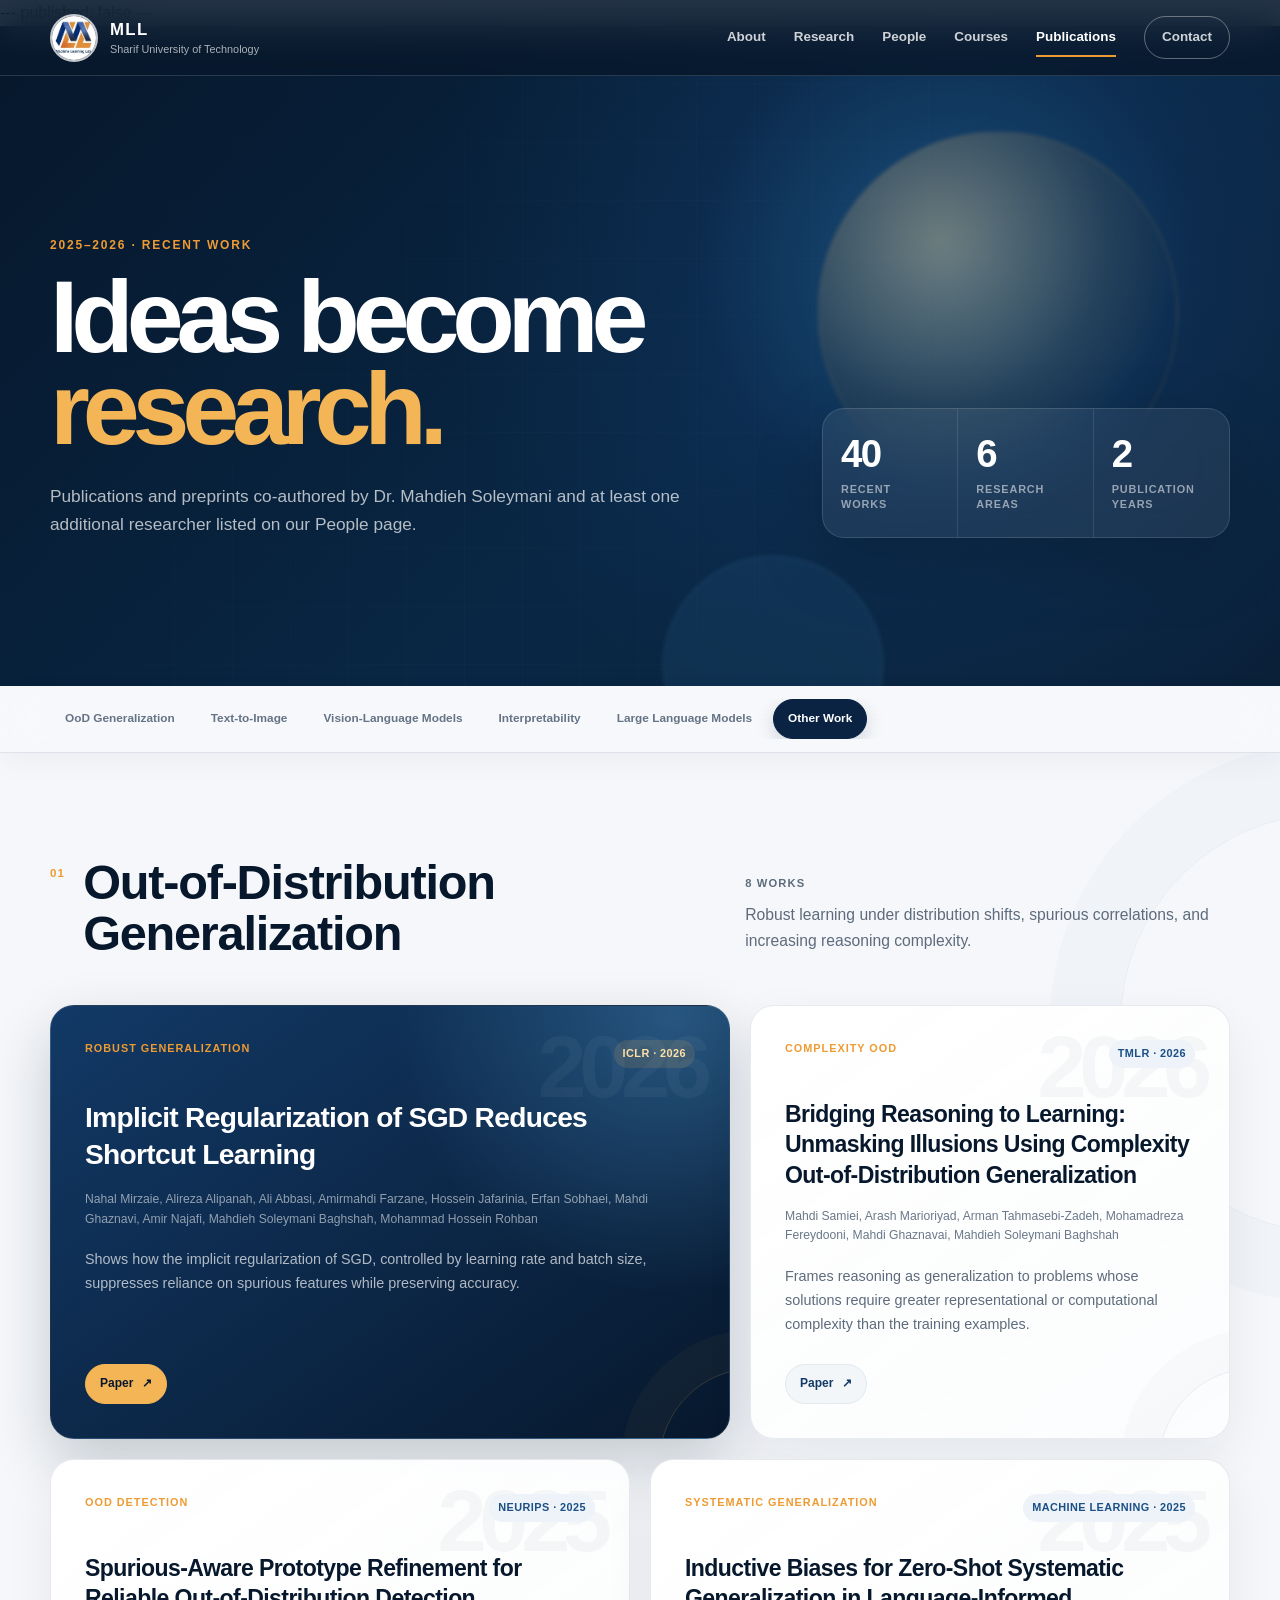
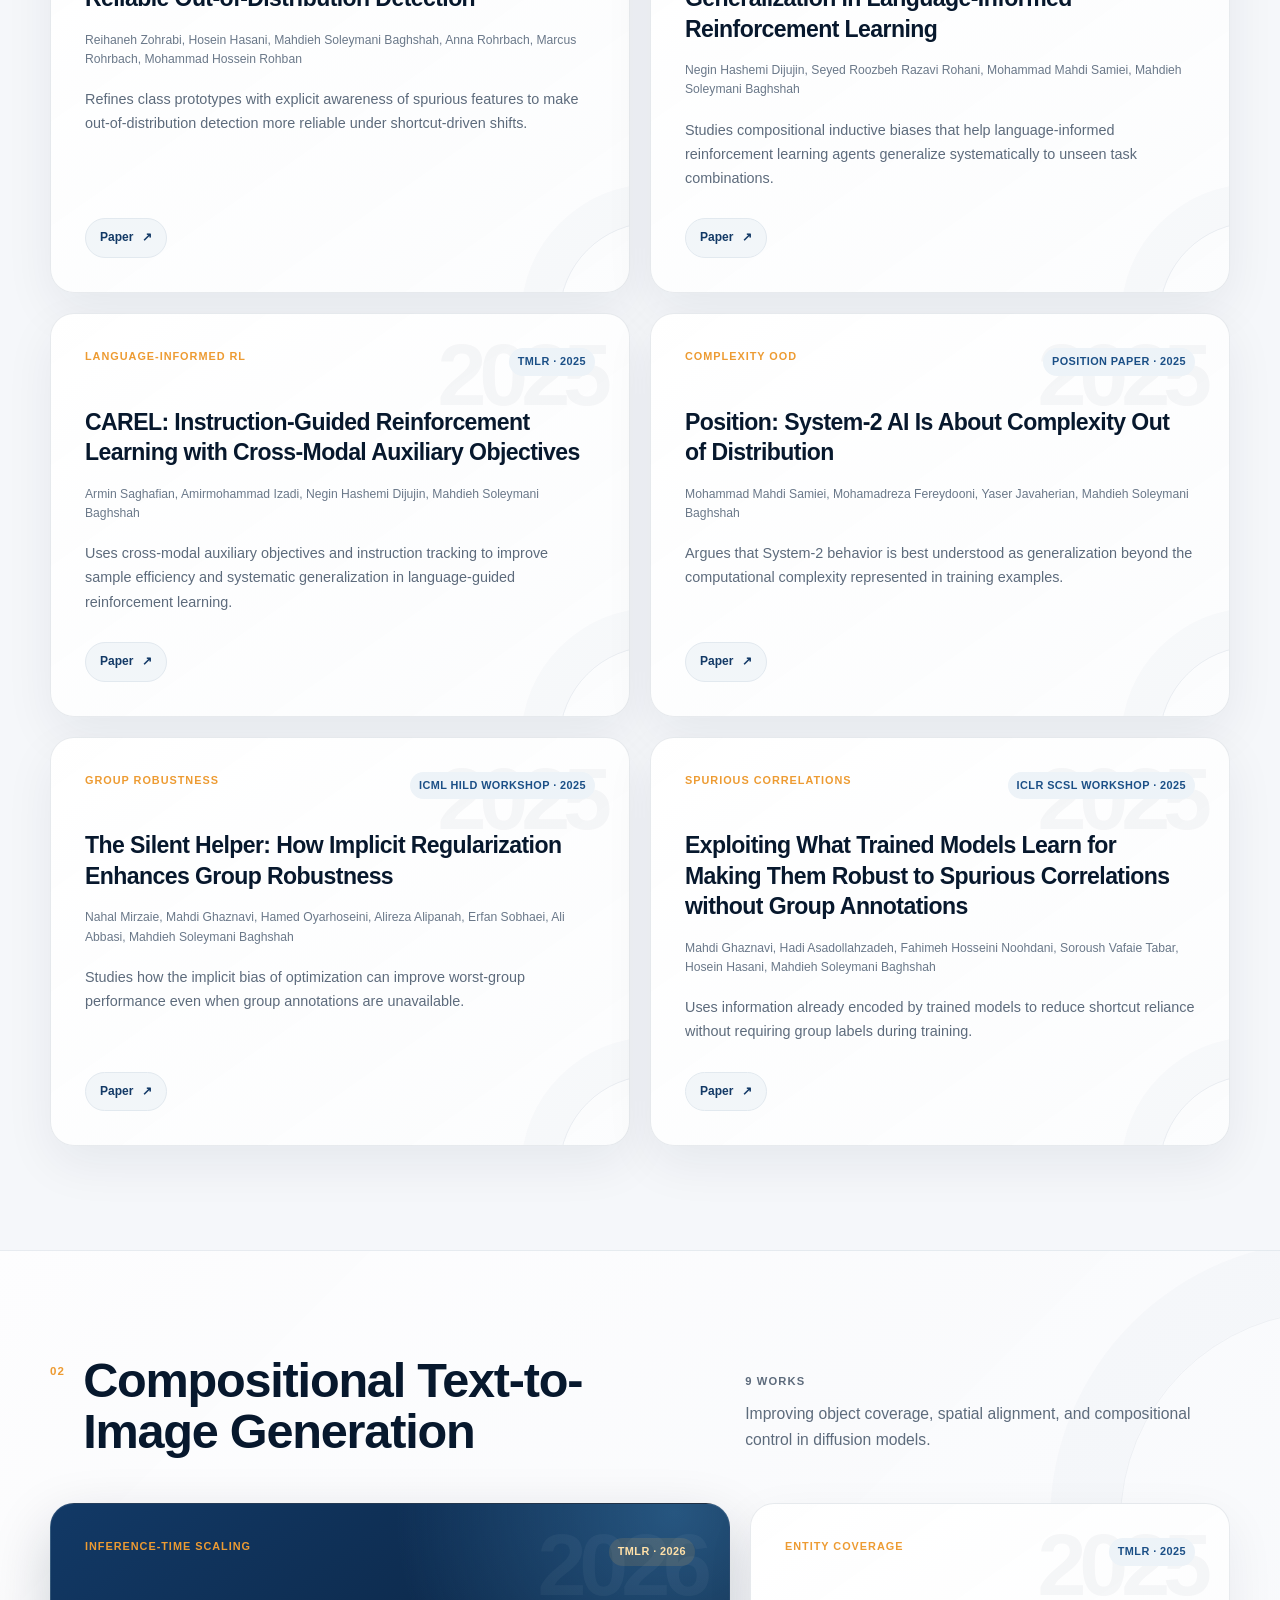
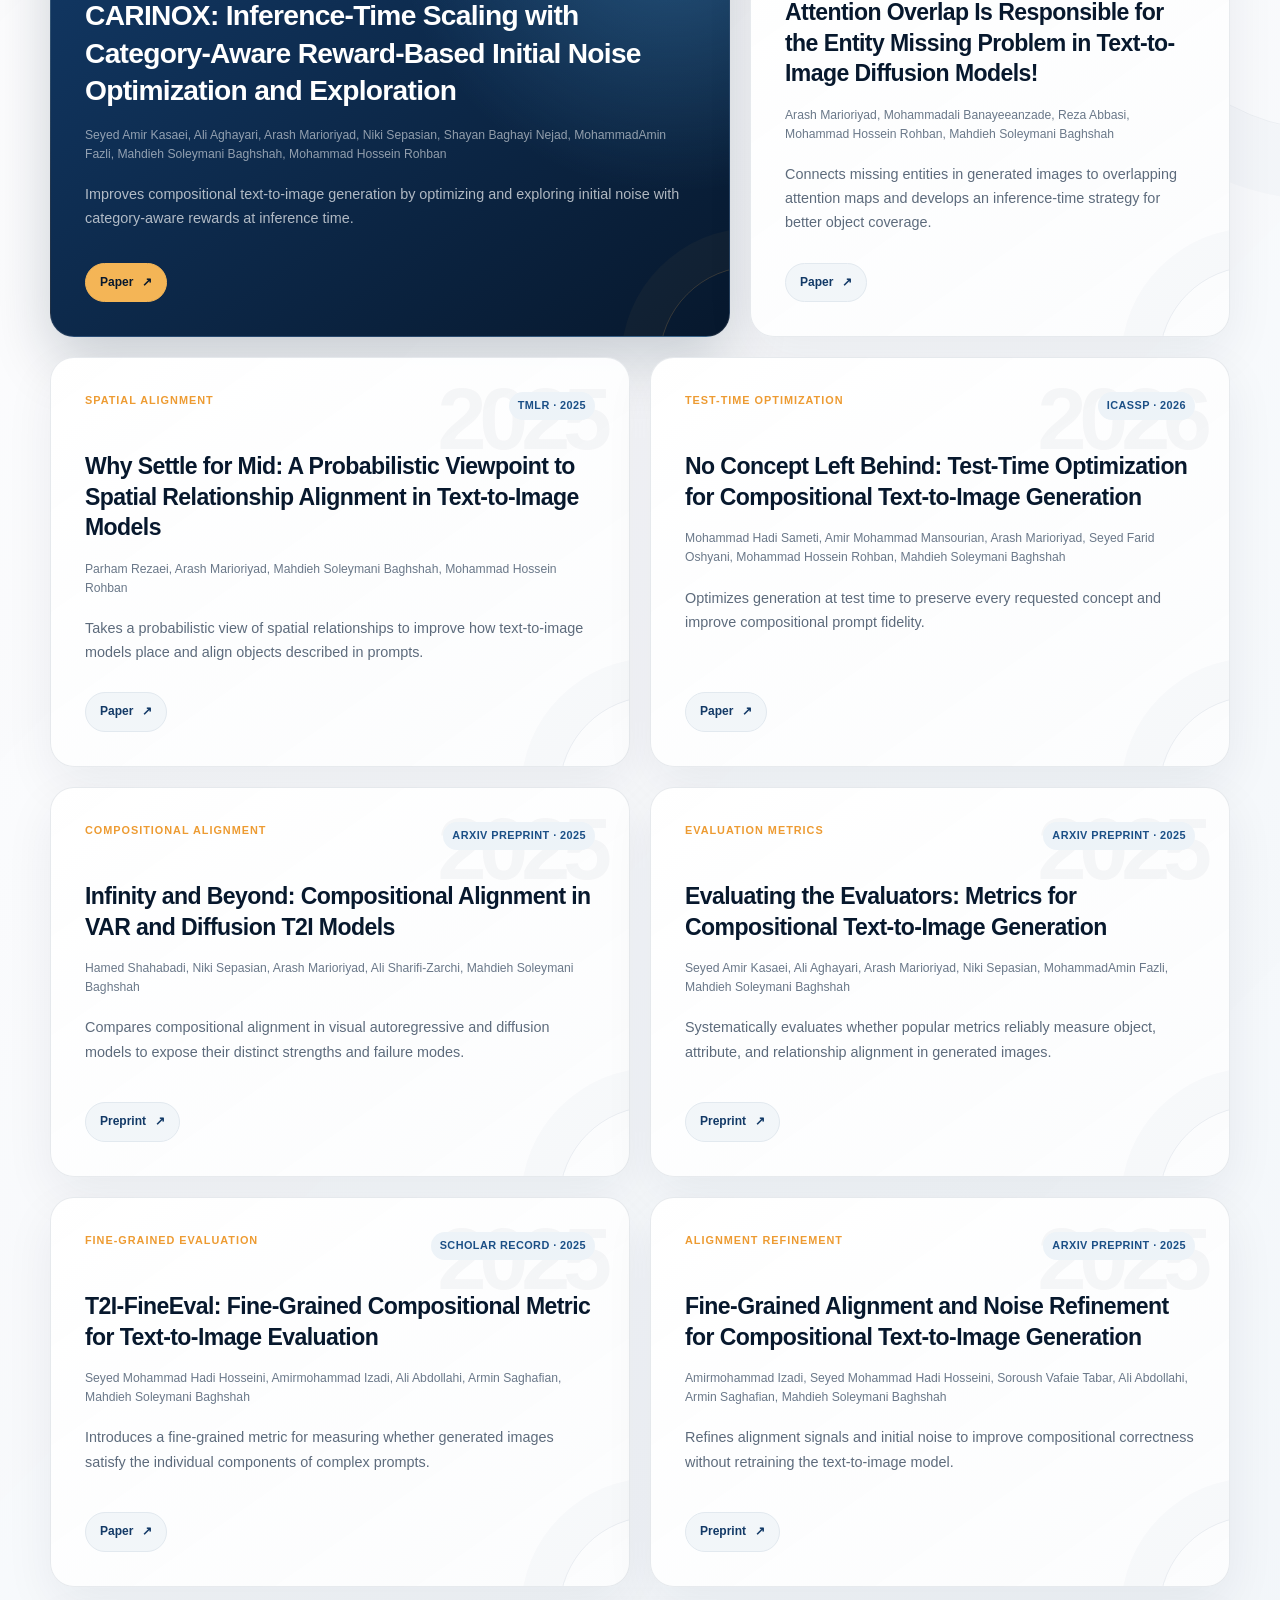
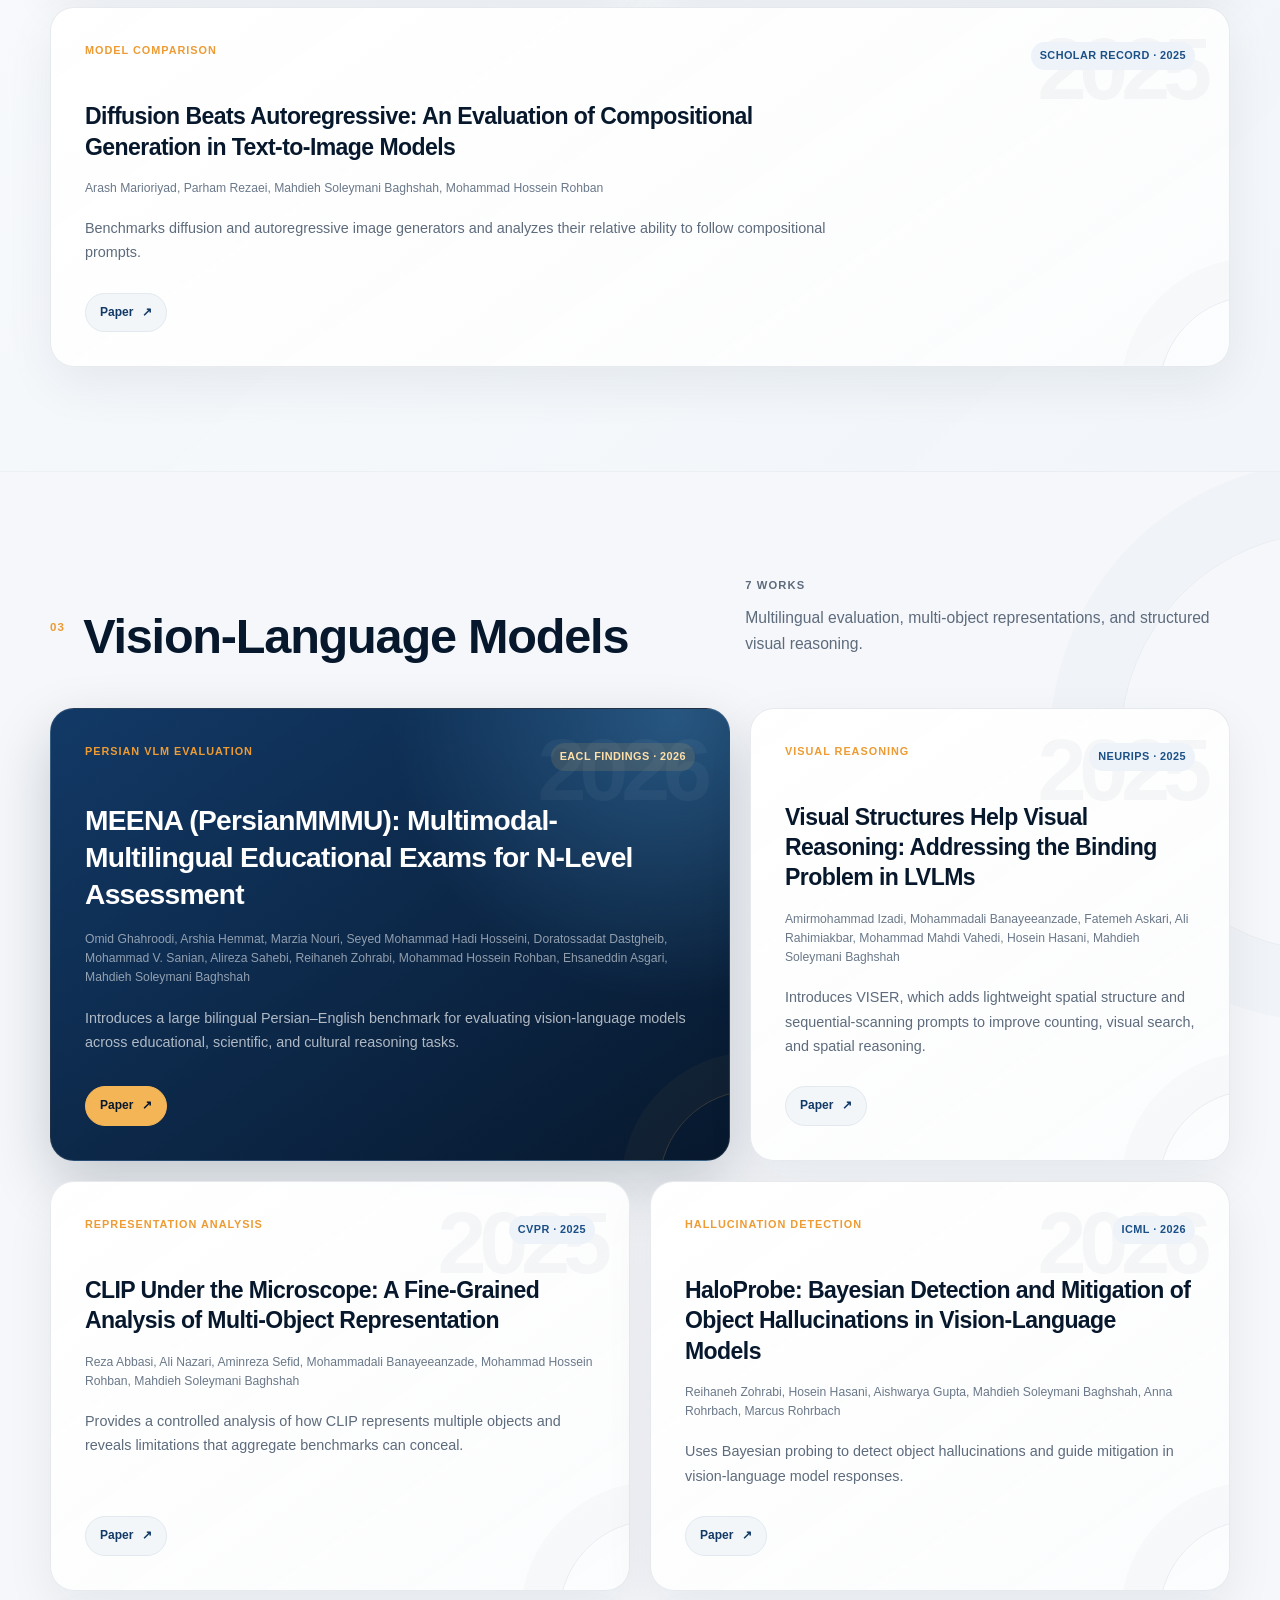
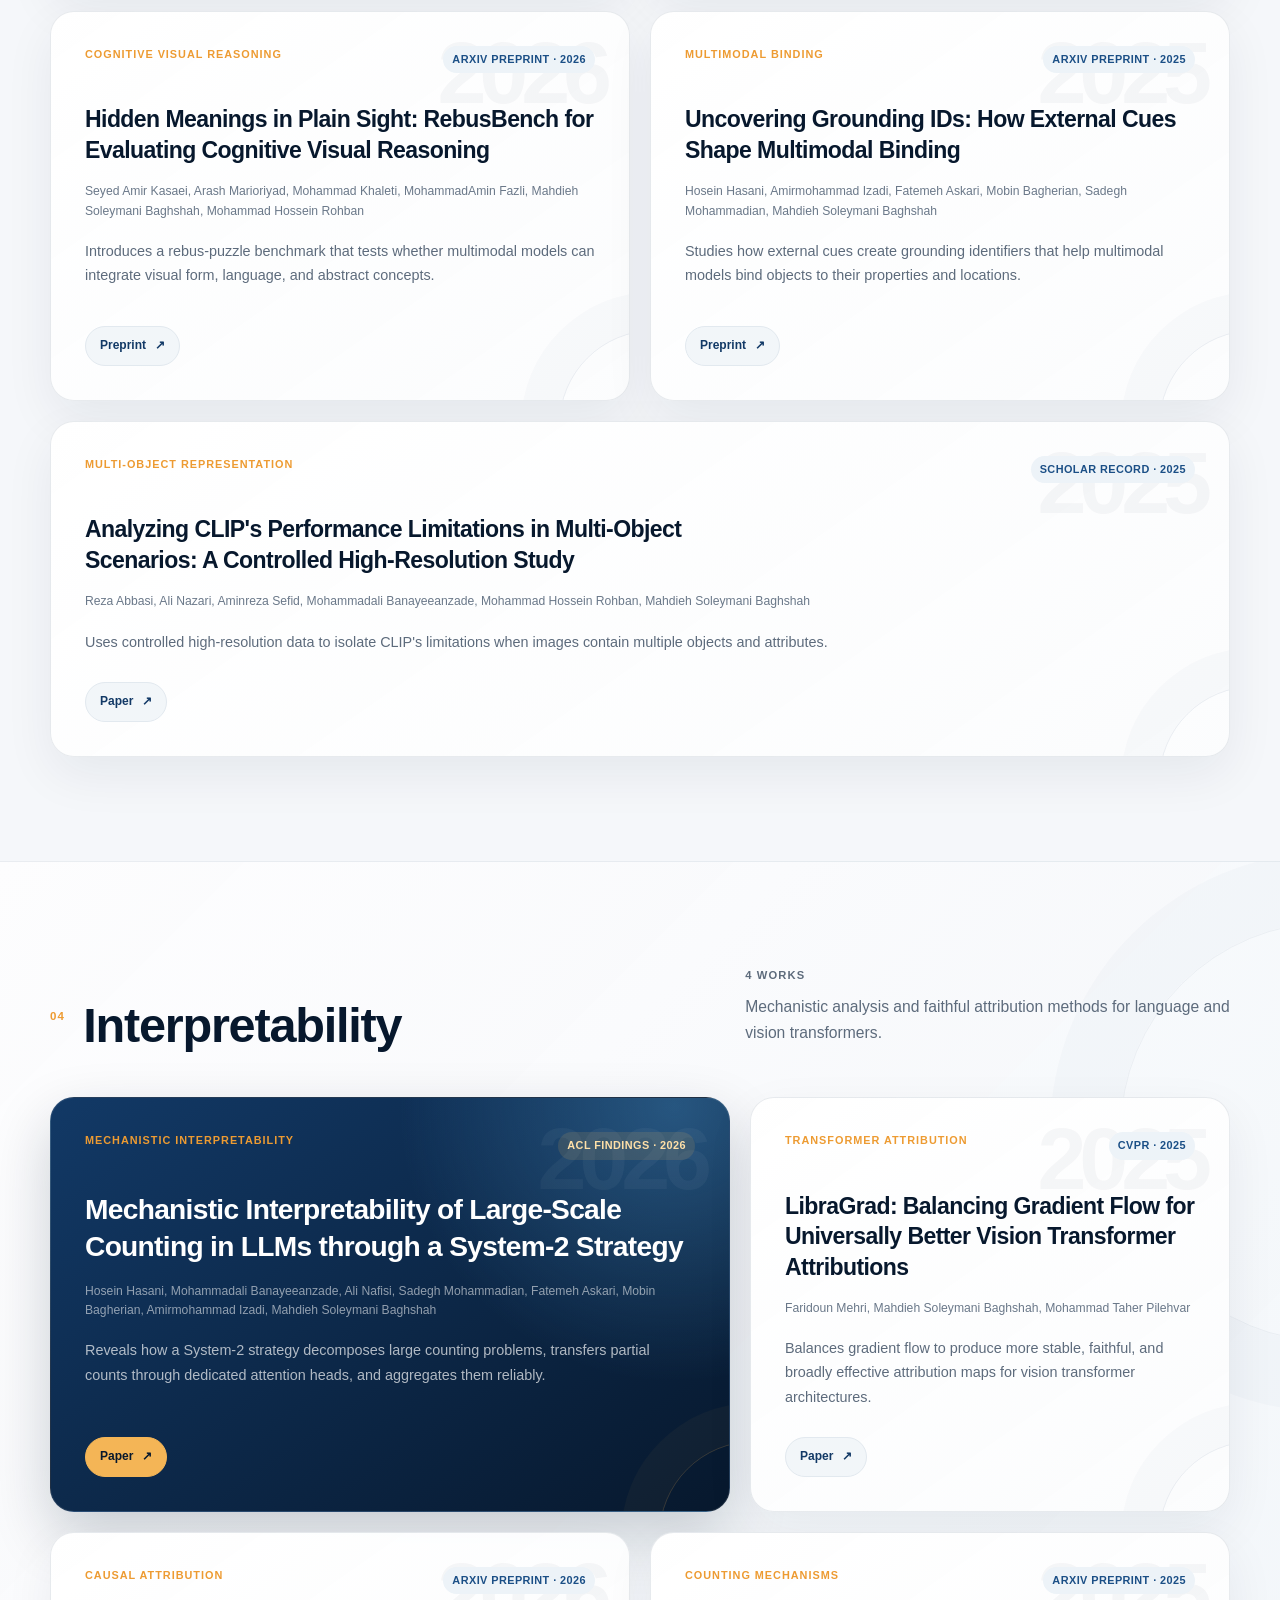
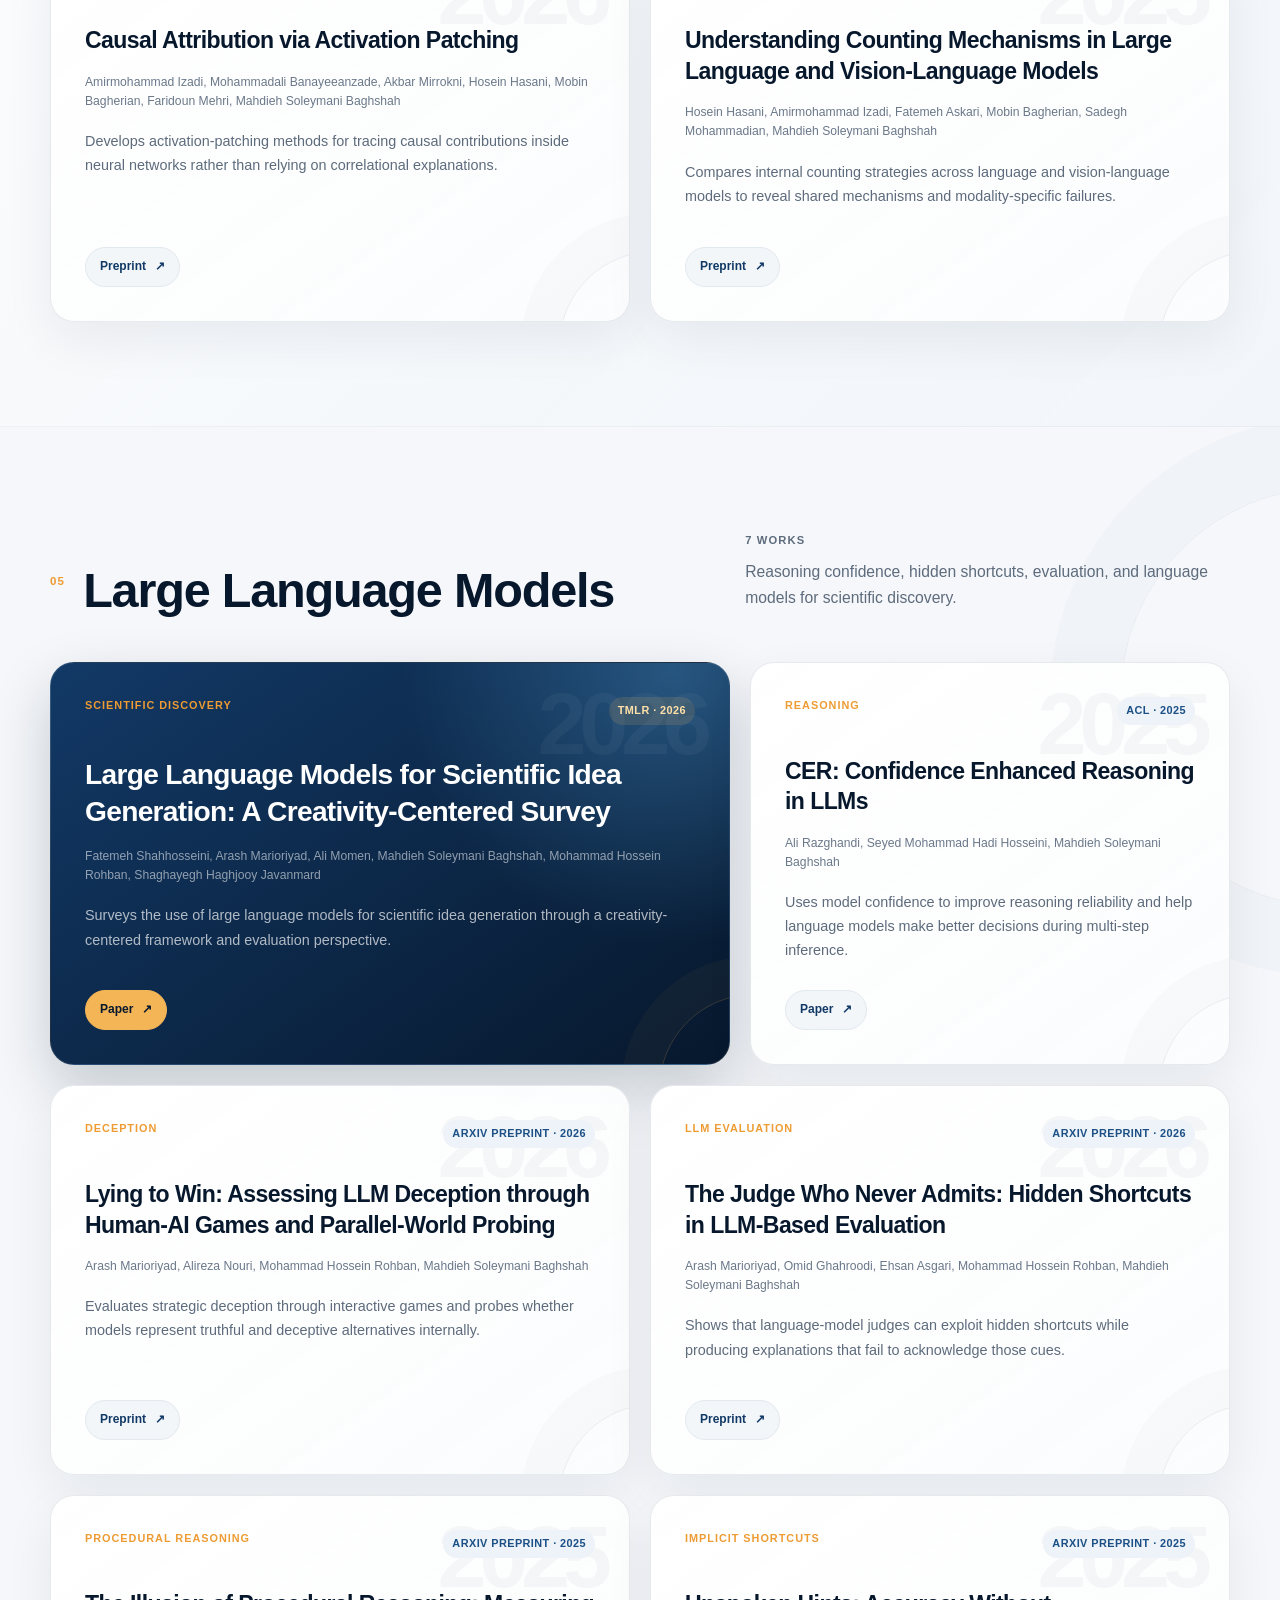
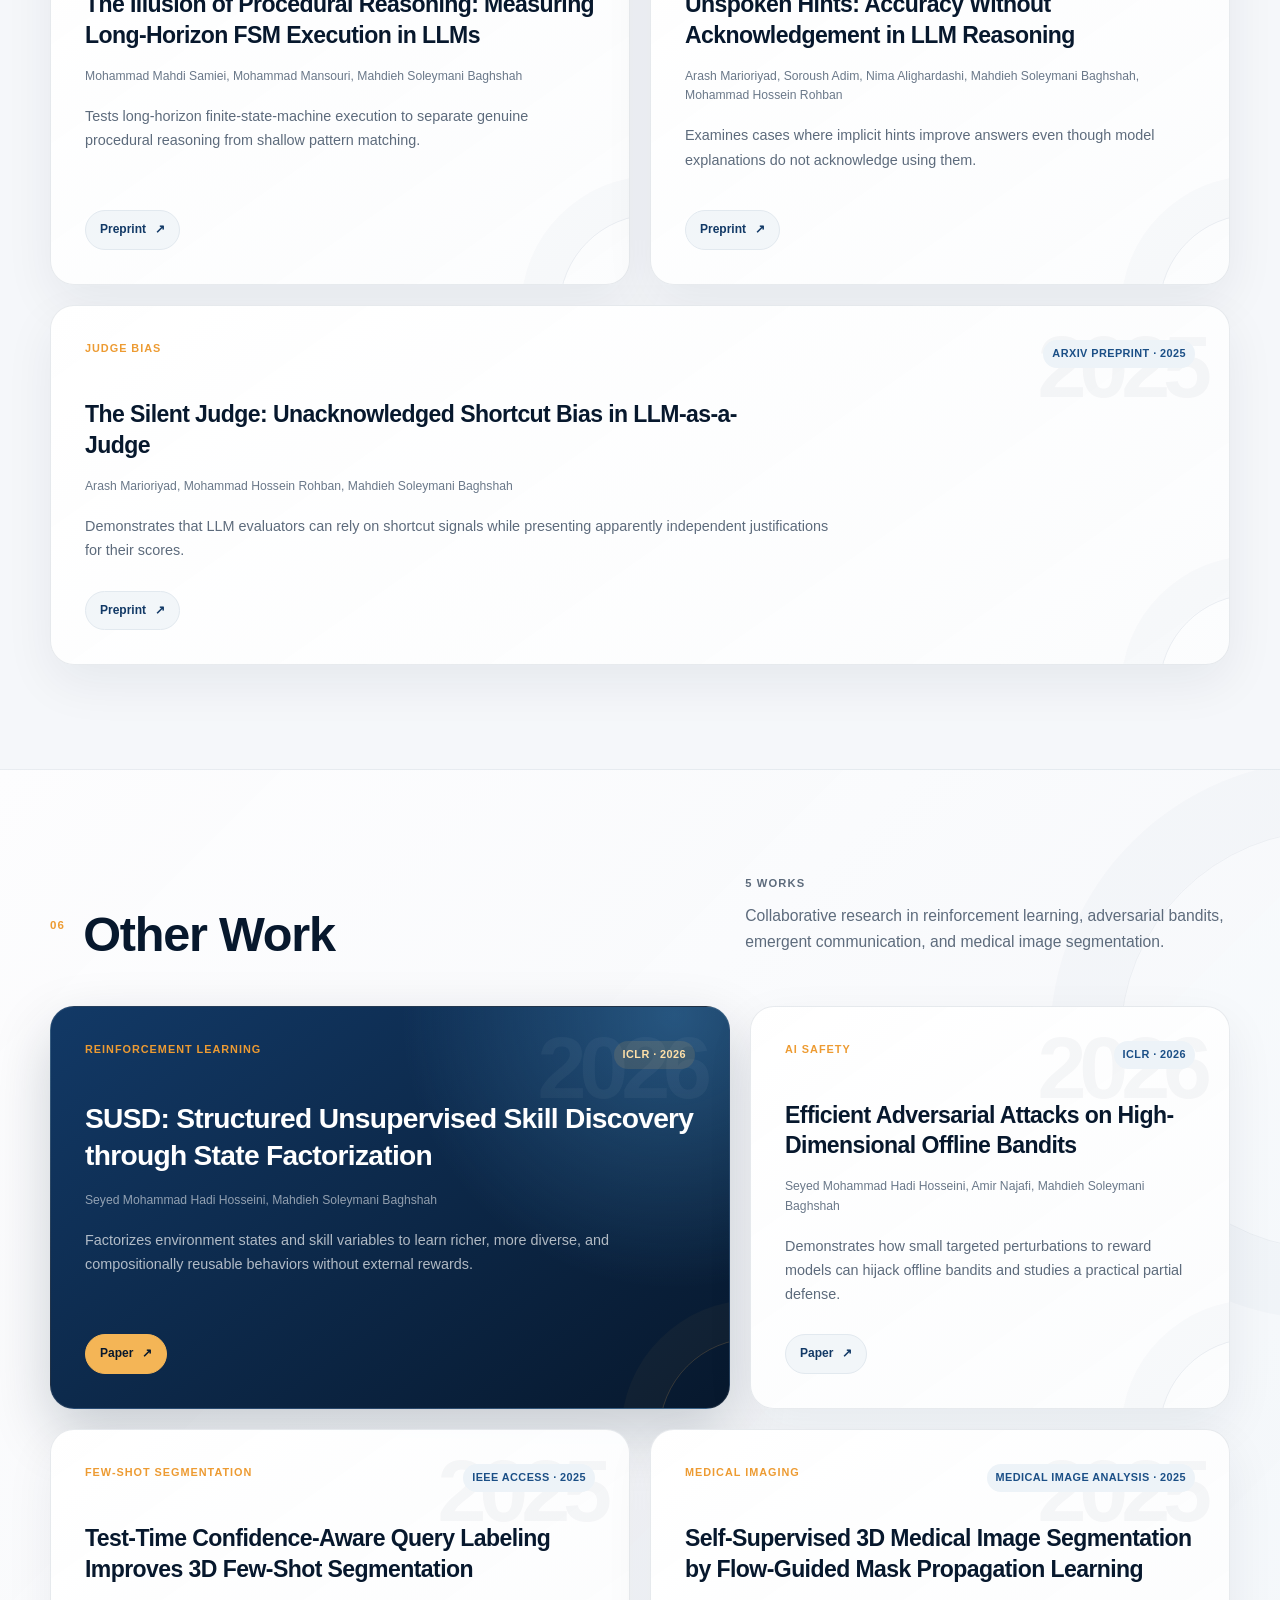
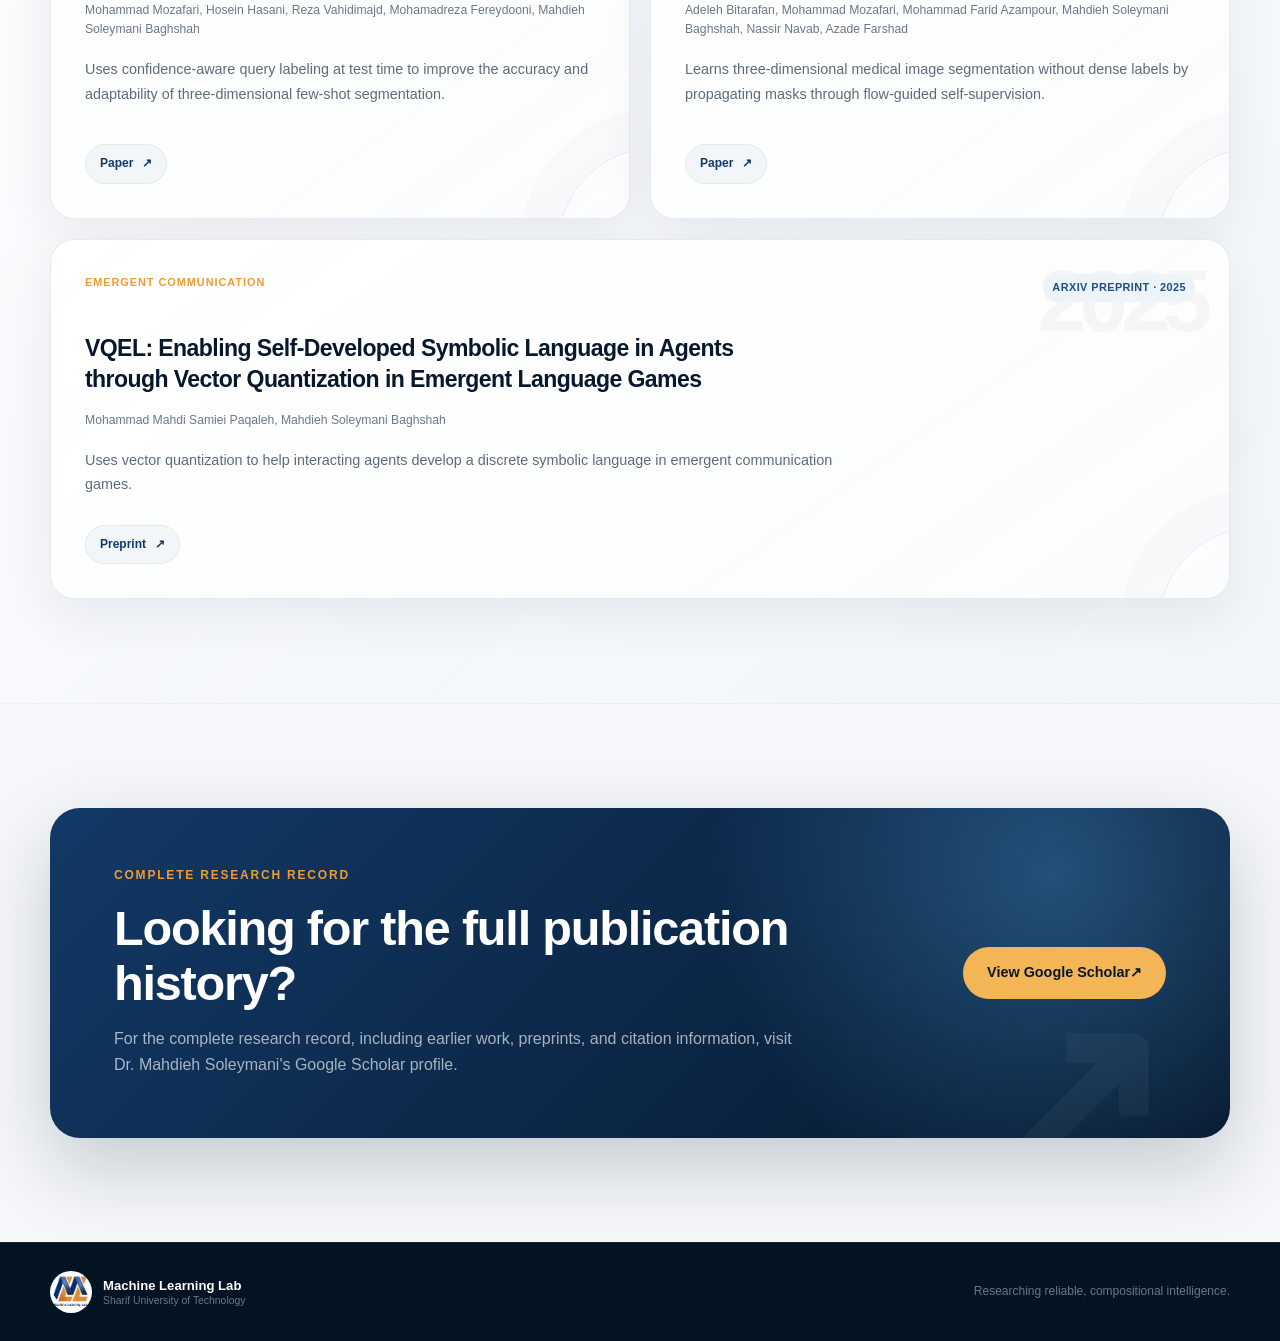
==== commit bda39186: "feat: update navigation links and enhance publications section with Google Scholar link" ====
--- a/publications.html
+++ b/publications.html
@@ -1,3 +1,6 @@
+---
+published: false
+---
 <!DOCTYPE html>
 <html lang="en">
 <head>
